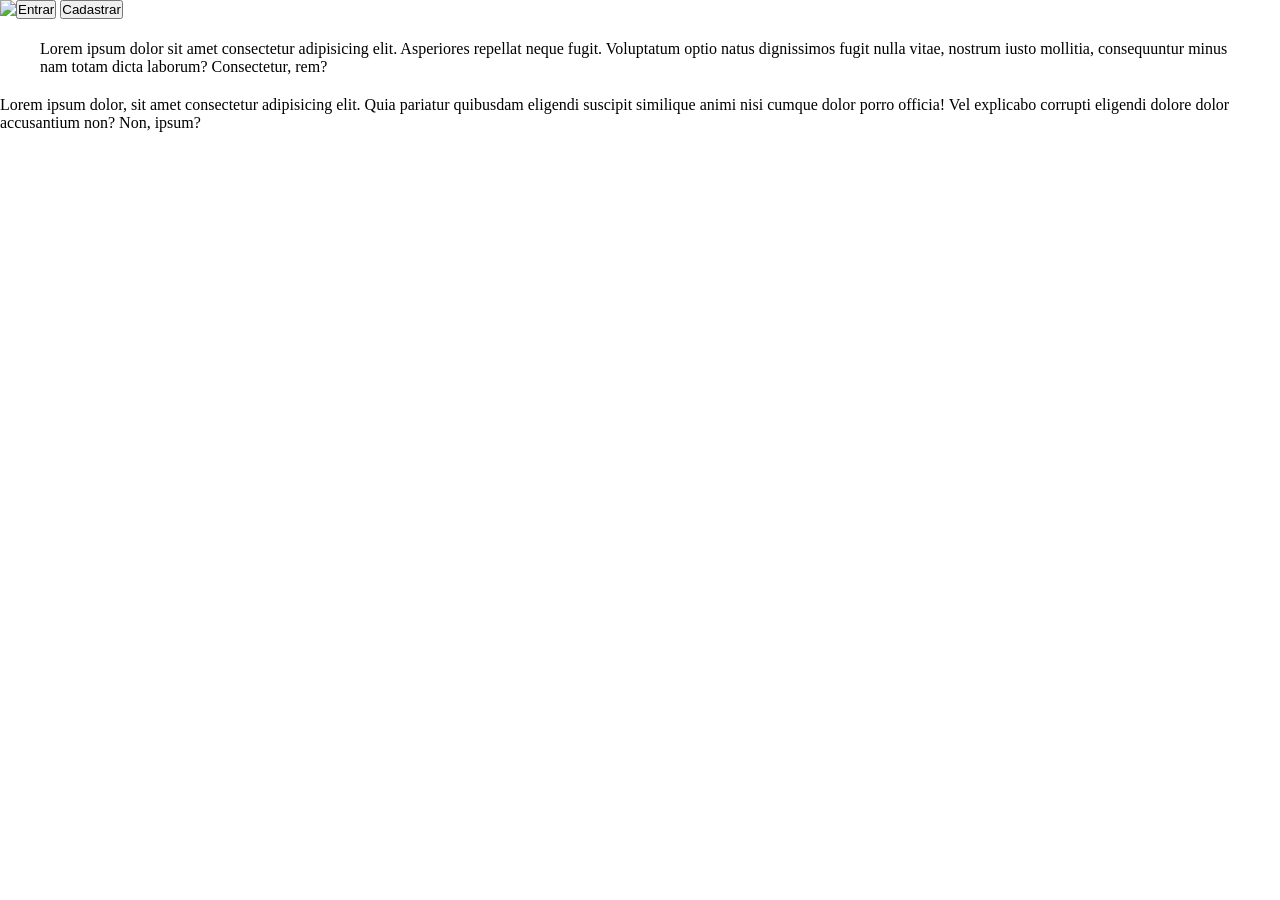
==== pages/index.html @ 1dc89e5d "Adicinado branch design-alternativo" ====
<!DOCTYPE html>
<html lang="pt-br">
<head>
    <meta charset="UTF-8">
    <meta name="viewport" content="width=device-width, initial-scale=1.0">
    <title>Página Inicial | OficinaAprender+</title>
    <link rel="stylesheet" href="../assets/css/index.css" type="text/css">
</head>
<body>
    <div class="bg">
            <span class="blob"></span>
    </div>

    <div class="nav-bar" role="navigation">
        <div class="logo">
            <img src="https://pt.vecteezy.com/arte-vetorial/4274186-pessoa-icone-usuario-interface-icone-silhueta-de-homem-simbolo-simples-um-simbolo-glifo-em-seu-site-design-logo-app-ui-webinar-video-chat-ect">
        </div>
        <div class="nav-btns">
            <button class="btn-entrar" id="btn-entrar">
                Entrar
            </button>
            <button class="btn-cadastrar" id="btn-cadastrar">
                Cadastrar
            </button>
        </div>
    </div>

    <div role="main" class="main">
        Lorem ipsum dolor sit amet consectetur adipisicing elit. Asperiores repellat neque fugit. Voluptatum optio natus dignissimos fugit nulla vitae, nostrum iusto mollitia, consequuntur minus nam totam dicta laborum? Consectetur, rem?
    </div>

    <footer>
        Lorem ipsum dolor, sit amet consectetur adipisicing elit. Quia pariatur quibusdam eligendi suscipit similique animi nisi cumque dolor porro officia! Vel explicabo corrupti eligendi dolore dolor accusantium non? Non, ipsum?
    </footer>
</body>
</html>
---- assets/css/index.css ----
/* Reset */
*, *::before, *::after {
  box-sizing: border-box;
  margin: 0;
  padding: 0;
}

body {
    display: flex;
    flex-direction: column;
}

.nav-bar {
    position: sticky;
    display: flex;
    flex-direction: row;
}

.main {
    display: block;
    margin: 20px 40px;
}
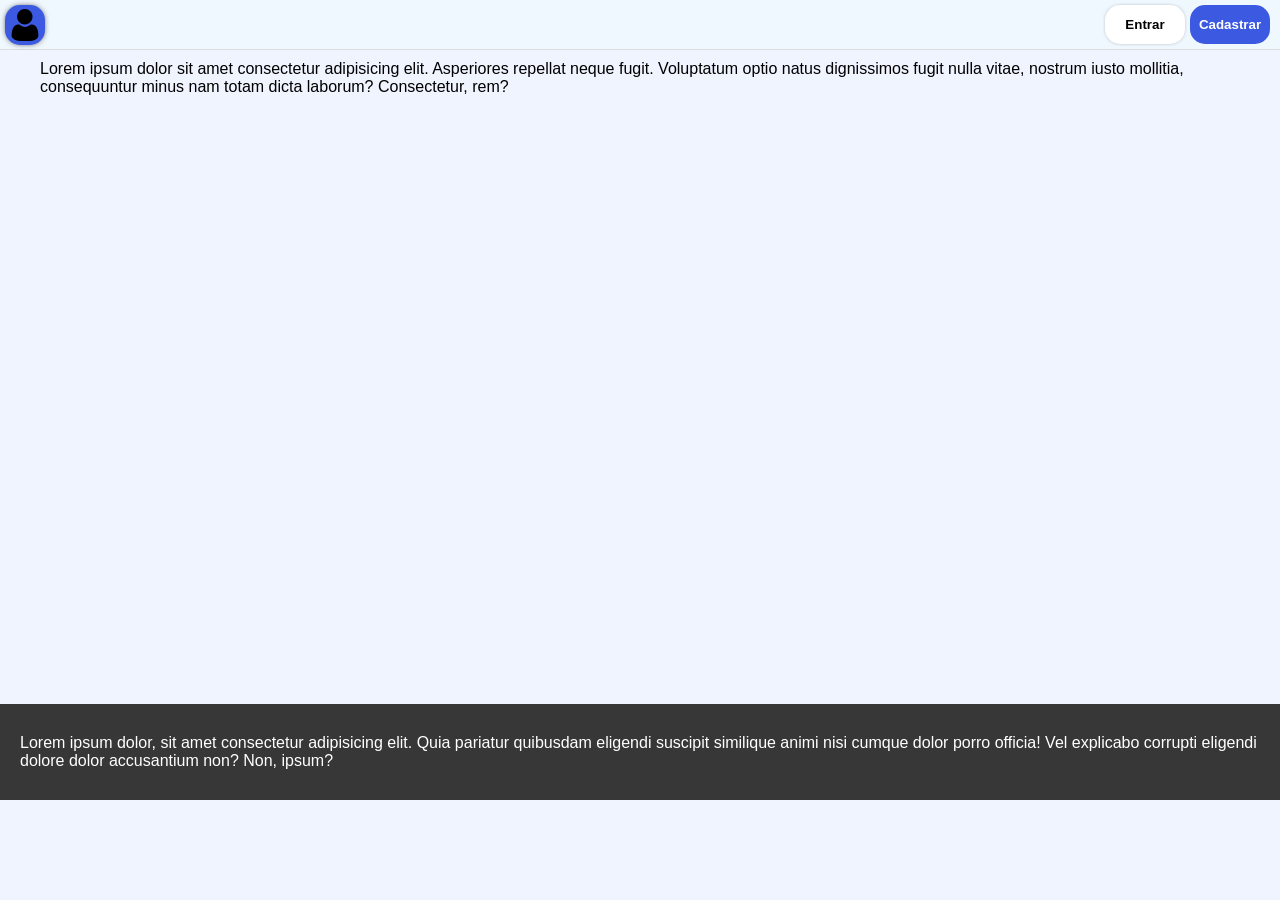
==== commit 59a43eea: "Adicionado layout do index" ====
--- a/pages/index.html
+++ b/pages/index.html
@@ -13,14 +13,14 @@
 
     <div class="nav-bar" role="navigation">
         <div class="logo">
-            <img src="https://pt.vecteezy.com/arte-vetorial/4274186-pessoa-icone-usuario-interface-icone-silhueta-de-homem-simbolo-simples-um-simbolo-glifo-em-seu-site-design-logo-app-ui-webinar-video-chat-ect">
+            <img src="../assets/icons/user-icon.png" class="logo-img">
         </div>
         <div class="nav-btns">
+            <button class="btn-cadastrar" id="btn-cadastrar">
+                Cadastrar
+            </button>
             <button class="btn-entrar" id="btn-entrar">
                 Entrar
-            </button>
-            <button class="btn-cadastrar" id="btn-cadastrar">
-                Cadastrar
             </button>
         </div>
     </div>
--- a/assets/css/index.css
+++ b/assets/css/index.css
@@ -1,3 +1,10 @@
+/* cores */
+:root {
+  --bg:           #f0f4ff;
+  --border:       gainsboro;
+  --bg-button:      #3c5ae1
+}
+
 /* Reset */
 *, *::before, *::after {
   box-sizing: border-box;
@@ -8,15 +15,78 @@
 body {
     display: flex;
     flex-direction: column;
+    height: 800px;
+    font-family: sans-serif;
+    background-color: var(--bg);
 }
 
 .nav-bar {
-    position: sticky;
+    position: fixed;
+    width: 100%;
+    max-height: 50px;
+    height: 100%;
     display: flex;
     flex-direction: row;
+    background-color: aliceblue;
+    border-bottom: 1px solid var(--border);
+}
+
+.logo-img {
+    max-width: 40px;
+    padding: 4px;
+    background-color: var(--bg-button);
+    border-radius: 15px;
+    margin: 5px;
+    box-shadow: 0px 0px 6px -2px black;
+}
+
+.nav-btns {
+    margin-left: auto;
+    margin-right: 5px;
+    display: flex;
+    flex-direction: row-reverse;
+    padding: 5px;
+    gap: 5px;
+}
+
+.nav-btns button {
+    padding: 5px;
+    border-radius: 15px;
+    font-weight: bold;
+    transition: 0.5s ease;
+    width: 80px;
+}
+
+.nav-btns button:hover {
+    letter-spacing: 0.5px;
+    text-decoration: underline;
+    box-shadow: 1px 1px 4px -1px black;
+    width: 85px;
+}
+
+.btn-entrar {
+    border: none;
+    background-color: white;
+    box-shadow: 0px 0px 5px -3px black;
+}
+
+.btn-cadastrar {
+    border: none;
+    background-color: var(--bg-button);
+    color: white;
 }
 
 .main {
     display: block;
-    margin: 20px 40px;
+    margin-top: 60px;
+    margin-left: 40px;
+    margin-right: 40px;
+}
+
+footer {
+    margin-top: auto;
+    background-color: rgb(55, 55, 55);
+    color: white;
+    padding: 30px 20px;
+    border-top: var(--border);
 }
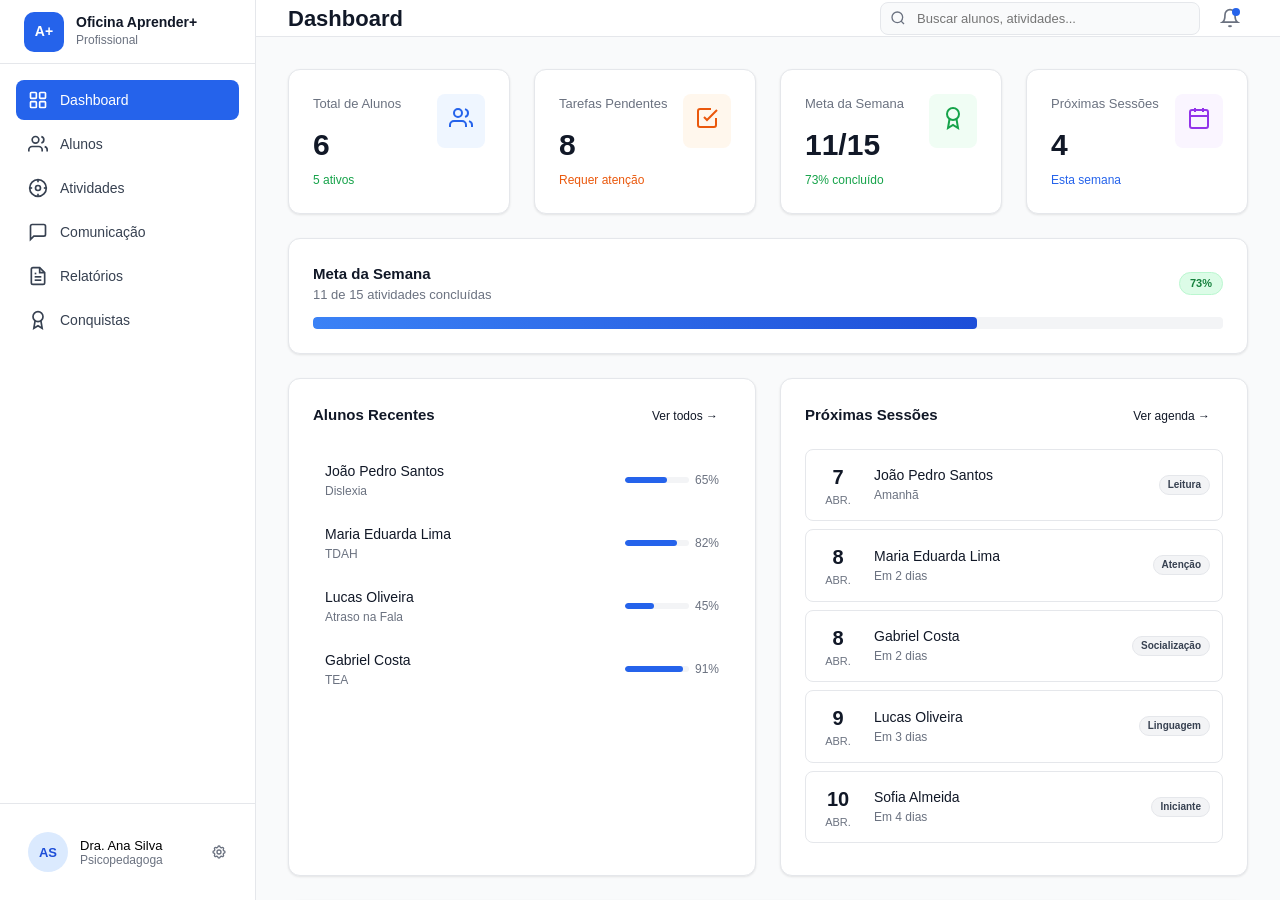
==== commit d14e46be: "commit" ====
--- a/pages/index.html
+++ b/pages/index.html
@@ -1,36 +1,189 @@
 <!DOCTYPE html>
-<html lang="pt-br">
+<html lang="pt-BR">
 <head>
-    <meta charset="UTF-8">
-    <meta name="viewport" content="width=device-width, initial-scale=1.0">
-    <title>Página Inicial | OficinaAprender+</title>
-    <link rel="stylesheet" href="../assets/css/index.css" type="text/css">
+  <meta charset="UTF-8" />
+  <meta name="viewport" content="width=device-width, initial-scale=1.0" />
+  <title>Aprender+ | Oficina</title>
+  <link rel="stylesheet" href="/assets/css/style.css" />
 </head>
 <body>
-    <div class="bg">
-            <span class="blob"></span>
+
+<div class="app">
+  <!-- ═══ SIDEBAR ═══ -->
+  <aside class="sidebar">
+    <div class="sidebar-logo">
+      <div class="logo-icon">A+</div>
+      <div>
+        <div class="logo-text">Oficina Aprender+</div>
+        <div class="logo-sub">Profissional</div>
+      </div>
     </div>
+    <nav class="sidebar-nav" id="sidebar-nav">
+      <!-- rendered by JS -->
+    </nav>
+    <div class="sidebar-user">
+      <button class="user-btn">
+        <img src="https://images.unsplash.com/photo-1494790108377-be9c29b29330?w=100&h=100&fit=crop" class="avatar" alt="Perfil" onerror="this.style.display='none'; this.nextElementSibling.style.display='flex'" />
+        <div class="avatar-initials" style="display:none;">AS</div>
+        <div style="flex:1; text-align:left;">
+          <div style="font-size:13px; font-weight:500;">Dra. Ana Silva</div>
+          <div style="font-size:12px; color:var(--muted);">Psicopedagoga</div>
+        </div>
+        <svg xmlns="http://www.w3.org/2000/svg" width="16" height="16" fill="none" viewBox="0 0 24 24" stroke="currentColor" stroke-width="2" style="color:var(--muted)"><path d="M10.325 4.317c.426-1.756 2.924-1.756 3.35 0a1.724 1.724 0 002.573 1.066c1.543-.94 3.31.826 2.37 2.37a1.724 1.724 0 001.065 2.572c1.756.426 1.756 2.924 0 3.35a1.724 1.724 0 00-1.066 2.573c.94 1.543-.826 3.31-2.37 2.37a1.724 1.724 0 00-2.572 1.065c-.426 1.756-2.924 1.756-3.35 0a1.724 1.724 0 00-2.573-1.066c-1.543.94-3.31-.826-2.37-2.37a1.724 1.724 0 00-1.065-2.572c-1.756-.426-1.756-2.924 0-3.35a1.724 1.724 0 001.066-2.573c-.94-1.543.826-3.31 2.37-2.37.996.608 2.296.07 2.572-1.065z"/><circle cx="12" cy="12" r="3"/></svg>
+      </button>
+    </div>
+  </aside>
 
-    <div class="nav-bar" role="navigation">
-        <div class="logo">
-            <img src="../assets/icons/user-icon.png" class="logo-img">
+  <!-- ═══ MAIN AREA ═══ -->
+  <div class="main-area" id="main-area">
+    <!-- rendered by JS -->
+  </div>
+</div>
+
+<!-- ═══ MODAL: META ═══ -->
+<div class="modal-overlay" id="modal-goal">
+  <div class="modal">
+    <div class="modal-head">
+      <h2 class="modal-title" id="modal-goal-ttl">Nova Meta</h2>
+      <button class="modal-close" onclick="closeModal('modal-goal')">✕</button>
+    </div>
+    <form onsubmit="saveGoal(event)">
+      <div class="form-group">
+        <label class="form-label">Título da Meta *</label>
+        <input class="form-control" type="text" id="g-title" placeholder="Ex: Melhorar leitura silábica" required />
+      </div>
+      <div class="form-group">
+        <label class="form-label">Descrição</label>
+        <textarea class="form-control" id="g-desc" placeholder="Descreva a meta e o que se espera alcançar..."></textarea>
+      </div>
+      <div class="form-row">
+        <div class="form-group">
+          <label class="form-label">Prazo</label>
+          <input class="form-control" type="date" id="g-deadline" />
         </div>
-        <div class="nav-btns">
-            <button class="btn-cadastrar" id="btn-cadastrar">
-                Cadastrar
-            </button>
-            <button class="btn-entrar" id="btn-entrar">
-                Entrar
-            </button>
+        <div class="form-group">
+          <label class="form-label">Status</label>
+          <select class="form-control" id="g-status">
+            <option value="pendente">⏳ Pendente</option>
+            <option value="em-andamento">🔄 Em andamento</option>
+            <option value="concluida">✅ Concluída</option>
+          </select>
         </div>
+      </div>
+      <div class="form-group">
+        <label class="form-label">Progresso</label>
+        <div class="range-row">
+          <input type="range" min="0" max="100" step="5" id="g-progress" oninput="document.getElementById('g-prog-val').textContent=this.value+'%'" />
+          <span class="range-val" id="g-prog-val">0%</span>
+        </div>
+      </div>
+      <div class="modal-actions">
+        <button type="button" class="btn btn-ghost" onclick="closeModal('modal-goal')">Cancelar</button>
+        <button type="submit" class="btn btn-primary" id="g-save-btn">Salvar Meta</button>
+      </div>
+    </form>
+  </div>
+</div>
+
+<!-- SESSÃO -->
+<div class="modal-overlay" id="modal-session">
+  <div class="modal">
+    <div class="modal-head">
+      <h2 class="modal-title">Registrar Conteúdo de Sessão</h2>
+      <button class="modal-close" onclick="closeModal('modal-session')">✕</button>
     </div>
+    <form onsubmit="saveSession(event)">
+      <div class="form-group">
+        <label class="form-label">Data da Sessão *</label>
+        <input class="form-control" type="date" id="s-date" required />
+      </div>
+      <div class="form-group">
+        <label class="form-label">Atividades Realizadas</label>
+        <textarea class="form-control" id="s-activities" placeholder="Descreva as atividades feitas durante a sessão..."></textarea>
+      </div>
+      <div class="form-group">
+        <label class="form-label">Observações do Psicopedagogo</label>
+        <textarea class="form-control" id="s-obs" placeholder="Evolução, dificuldades, comportamento, engajamento..."></textarea>
+      </div>
+      <div class="form-group">
+        <label class="form-label">Estratégias Utilizadas</label>
+        <input class="form-control" type="text" id="s-strategies" placeholder="Ex: método fônico, jogos cooperativos..." />
+      </div>
+      <div class="form-group">
+        <label class="form-label">Próximos Passos</label>
+        <textarea class="form-control" id="s-next" style="min-height:70px;" placeholder="O que será trabalhado na próxima sessão?"></textarea>
+      </div>
+      <div class="modal-actions">
+        <button type="button" class="btn btn-ghost" onclick="closeModal('modal-session')">Cancelar</button>
+        <button type="submit" class="btn btn-primary">💾 Salvar Sessão</button>
+      </div>
+    </form>
+  </div>
+</div>
 
-    <div role="main" class="main">
-        Lorem ipsum dolor sit amet consectetur adipisicing elit. Asperiores repellat neque fugit. Voluptatum optio natus dignissimos fugit nulla vitae, nostrum iusto mollitia, consequuntur minus nam totam dicta laborum? Consectetur, rem?
+<!-- MODAL: ADICIONAR MATERIAL À SESSÃO -->
+<div class="modal-overlay" id="modal-material">
+  <div class="modal">
+    <div class="modal-head">
+      <h2 class="modal-title">Adicionar Material</h2>
+      <button class="modal-close" onclick="closeModal('modal-material')">✕</button>
     </div>
+    <form onsubmit="saveMaterial(event)">
+      <input type="hidden" id="mat-student-id" />
+      <input type="hidden" id="mat-goal-id" />
+      <input type="hidden" id="mat-session-index" />
+      <div class="form-group">
+        <label class="form-label">Nome do material *</label>
+        <input class="form-control" id="mat-name" required />
+      </div>
+      <div class="form-group">
+        <label class="form-label">URL (link) *</label>
+        <input class="form-control" type="url" id="mat-url" required placeholder="https://..." />
+      </div>
+      <div class="form-group">
+        <label class="form-label">Descrição</label>
+        <textarea class="form-control" id="mat-desc" placeholder="Como foi usado?"></textarea>
+      </div>
+      <div class="modal-actions">
+        <button type="button" class="btn btn-ghost" onclick="closeModal('modal-material')">Cancelar</button>
+        <button type="submit" class="btn btn-primary">Salvar Material</button>
+      </div>
+    </form>
+  </div>
+</div>
+<!-- MODAL: ADICIONAR MATERIAL À SESSÃO -->
+<div class="modal-overlay" id="modal-material">
+  <div class="modal">
+    <div class="modal-head">
+      <h2 class="modal-title">Adicionar Material</h2>
+      <button class="modal-close" onclick="closeModal('modal-material')">✕</button>
+    </div>
+    <forx onsubmit="saveMaterial(event)">
+      <input type="hidden" id="mat-student-id" />
+      <input type="hidden" id="mat-goal-id" />
+      <input type="hidden" id="mat-session-index" />
+      <div class="form-group">
+        <label class="form-label">Nome do material *</label>
+        <input class="form-control" id="mat-name" required />
+      </div>
+      <div class="form-group">
+        <label class="form-label">URL (link) *</label>
+        <input class="form-control" type="url" id="mat-url" required placeholder="https://..." />
+      </div>
+      <div class="form-group">
+        <label class="form-label">Descrição</label>
+        <textarea class="form-control" id="mat-desc" placeholder="Como foi usado?"></textarea>
+      </div>
+      <div class="modal-actions">
+        <button type="button" class="btn btn-ghost" onclick="closeModal('modal-material')">Cancelar</button>
+        <button type="submit" class="btn btn-primary">Salvar Material</button>
+      </div>
+    </form>
+  </div>
+</div>
 
-    <footer>
-        Lorem ipsum dolor, sit amet consectetur adipisicing elit. Quia pariatur quibusdam eligendi suscipit similique animi nisi cumque dolor porro officia! Vel explicabo corrupti eligendi dolore dolor accusantium non? Non, ipsum?
-    </footer>
+<div class="toast" id="toast"></div>
+
+<script src="/assets/js/script.js"></script>
 </body>
 </html>
--- a/assets/css/style.css
+++ b/assets/css/style.css
@@ -0,0 +1,484 @@
+/* ════════════════════════════════════
+   TOKENS & BASE
+════════════════════════════════════ */
+:root {
+  --blue-50:  #EFF6FF; --blue-100: #DBEAFE; --blue-500: #3B82F6;
+  --blue-600: #2563EB; --blue-700: #1D4ED8; --blue-900: #1E3A8A;
+  --green-50: #F0FDF4; --green-100: #DCFCE7; --green-600: #16A34A; --green-700: #15803D;
+  --orange-50: #FFF7ED; --orange-100: #FFEDD5; --orange-600: #EA580C;
+  --purple-50: #FAF5FF; --purple-500: #A855F7; --purple-600: #9333EA;
+  --gray-50: #F9FAFB; --gray-100: #F3F4F6; --gray-200: #E5E7EB;
+  --gray-300: #D1D5DB; --gray-400: #9CA3AF; --gray-500: #6B7280;
+  --gray-700: #374151; --gray-800: #1F2937; --gray-900: #111827;
+  --primary: var(--blue-600); --primary-light: var(--blue-50);
+  --surface: #FFFFFF; --bg: var(--gray-50);
+  --border: var(--gray-200); --muted: var(--gray-500);
+  --sidebar-w: 256px; --nav-h: 64px;
+  --radius-sm: 6px; --radius: 8px; --radius-lg: 12px;
+  --shadow-sm: 0 1px 3px rgba(0,0,0,0.06), 0 1px 2px rgba(0,0,0,0.04);
+  --shadow-md: 0 4px 12px rgba(0,0,0,0.08);
+}
+
+*, *::before, *::after { box-sizing: border-box; margin: 0; padding: 0; }
+
+body {
+  font-family: 'Inter', -apple-system, sans-serif;
+  background: var(--bg); color: var(--gray-900);
+  height: 100vh; display: flex; flex-direction: column;
+  overflow: hidden; font-size: 14px; line-height: 1.5;
+}
+
+/* ════════════════════════════════════
+   LAYOUT
+════════════════════════════════════ */
+.app { display: flex; height: 100vh; overflow: hidden; }
+.sidebar {
+  width: var(--sidebar-w); background: var(--surface);
+  border-right: 1px solid var(--border);
+  display: flex; flex-direction: column; flex-shrink: 0;
+}
+.main-area { flex: 1; overflow-y: auto; display: flex; flex-direction: column; }
+
+/* ════════════════════════════════════
+   SIDEBAR
+════════════════════════════════════ */
+.sidebar-logo {
+  height: var(--nav-h); display: flex; align-items: center; gap: 12px;
+  padding: 0 24px; border-bottom: 1px solid var(--border);
+}
+.logo-icon {
+  width: 40px; height: 40px; border-radius: 10px;
+  background: var(--primary); display: flex; align-items: center;
+  justify-content: center; color: #fff; font-size: 14px; font-weight: 700;
+  flex-shrink: 0;
+}
+.logo-text { font-weight: 600; font-size: 14px; color: var(--gray-900); line-height: 1.2; }
+.logo-sub  { font-size: 12px; color: var(--muted); }
+.sidebar-nav { flex: 1; padding: 16px; display: flex; flex-direction: column; gap: 4px; }
+.nav-item {
+  display: flex; align-items: center; gap: 12px;
+  padding: 10px 12px; border-radius: var(--radius);
+  cursor: pointer; color: var(--gray-700); font-size: 14px;
+  transition: background 0.12s, color 0.12s; border: none;
+  background: transparent; width: 100%; text-align: left;
+}
+.nav-item:hover { background: var(--gray-50); }
+.nav-item.active { background: var(--primary); color: #fff; }
+.nav-item svg { width: 20px; height: 20px; flex-shrink: 0; }
+.sidebar-user {
+  border-top: 1px solid var(--border); padding: 16px;
+}
+.user-btn {
+  display: flex; align-items: center; gap: 12px;
+  padding: 12px; border-radius: var(--radius);
+  width: 100%; border: none; background: transparent;
+  cursor: pointer; transition: background 0.12s;
+}
+.user-btn:hover { background: var(--gray-50); }
+.avatar {
+  width: 40px; height: 40px; border-radius: 50%; object-fit: cover;
+  flex-shrink: 0; border: 2px solid var(--gray-100);
+}
+.avatar-initials {
+  width: 40px; height: 40px; border-radius: 50%;
+  background: var(--blue-100); color: var(--blue-700);
+  display: flex; align-items: center; justify-content: center;
+  font-weight: 600; font-size: 13px; flex-shrink: 0;
+}
+
+/* ════════════════════════════════════
+   HEADER
+════════════════════════════════════ */
+.page-header {
+  position: sticky; top: 0; z-index: 10;
+  background: rgba(255,255,255,0.9); backdrop-filter: blur(8px);
+  border-bottom: 1px solid var(--border);
+  height: var(--nav-h); display: flex; align-items: center;
+  justify-content: space-between; padding: 0 32px;
+}
+.page-title { font-size: 22px; font-weight: 600; color: var(--gray-900); }
+.header-right { display: flex; align-items: center; gap: 12px; }
+.search-box {
+  position: relative; width: 320px;
+}
+.search-box input {
+  width: 100%; padding: 8px 12px 8px 36px;
+  border: 1px solid var(--border); border-radius: var(--radius);
+  background: var(--gray-50); font-family: inherit; font-size: 13px;
+  color: var(--gray-900); outline: none; transition: border 0.15s;
+}
+.search-box input:focus { border-color: var(--primary); background: #fff; }
+.search-icon {
+  position: absolute; left: 10px; top: 50%; transform: translateY(-50%);
+  color: var(--muted); width: 16px; height: 16px;
+}
+.bell-btn {
+  position: relative; width: 36px; height: 36px; border-radius: 50%;
+  border: none; background: transparent; cursor: pointer;
+  display: flex; align-items: center; justify-content: center;
+  transition: background 0.12s; color: var(--gray-500);
+}
+.bell-btn:hover { background: var(--gray-100); }
+.bell-dot {
+  position: absolute; top: 8px; right: 8px;
+  width: 8px; height: 8px; border-radius: 50%; background: var(--primary);
+}
+
+/* ════════════════════════════════════
+   CARDS & LAYOUT
+════════════════════════════════════ */
+.card {
+  background: var(--surface); border: 1px solid var(--border);
+  border-radius: var(--radius-lg); box-shadow: var(--shadow-sm);
+}
+.page-body { padding: 32px; }
+.grid-4 { display: grid; grid-template-columns: repeat(4,1fr); gap: 24px; }
+.grid-3 { display: grid; grid-template-columns: repeat(3,1fr); gap: 24px; }
+.grid-2 { display: grid; grid-template-columns: 1fr 1fr; gap: 24px; }
+.grid-3col { display: grid; grid-template-columns: 1fr 2fr; gap: 24px; }
+.section-title { font-size: 15px; font-weight: 600; color: var(--gray-900); }
+
+/* ════════════════════════════════════
+   STAT CARD
+════════════════════════════════════ */
+.stat-card { padding: 24px; }
+.stat-card .stat-row { display: flex; align-items: flex-start; justify-content: space-between; }
+.stat-label { font-size: 13px; color: var(--muted); margin-bottom: 8px; }
+.stat-value { font-size: 30px; font-weight: 600; }
+.stat-sub { font-size: 12px; margin-top: 4px; display: flex; align-items: center; gap: 4px; }
+.stat-icon { padding: 12px; border-radius: var(--radius); }
+.stat-icon svg { width: 24px; height: 24px; }
+.bg-blue   { background: var(--blue-50); color: var(--blue-600); }
+.bg-orange { background: var(--orange-50); color: var(--orange-600); }
+.bg-green  { background: var(--green-50); color: var(--green-600); }
+.bg-purple { background: var(--purple-50); color: var(--purple-600); }
+.text-green  { color: var(--green-600); }
+.text-orange { color: var(--orange-600); }
+.text-blue   { color: var(--blue-600); }
+.text-muted  { color: var(--muted); }
+
+/* ════════════════════════════════════
+   PROGRESS BAR
+════════════════════════════════════ */
+.progress-track { height: 8px; background: var(--gray-100); border-radius: 4px; overflow: hidden; }
+.progress-fill  { height: 100%; border-radius: 4px; transition: width 0.5s; }
+.fill-blue   { background: var(--blue-600); }
+.fill-green  { background: var(--green-600); }
+.fill-gradient { background: linear-gradient(90deg, var(--blue-500), var(--blue-700)); }
+
+/* ════════════════════════════════════
+   BADGES
+════════════════════════════════════ */
+.badge {
+  display: inline-block; padding: 3px 10px; border-radius: 20px;
+  font-size: 11px; font-weight: 600; line-height: 1.4;
+}
+.badge-active   { background: var(--green-100); color: var(--green-700); border: 1px solid #BBF7D0; }
+.badge-paused   { background: var(--orange-100); color: var(--orange-600); border: 1px solid #FED7AA; }
+.badge-andamento { background: var(--blue-100); color: var(--blue-700); }
+.badge-pendente  { background: var(--orange-100); color: var(--orange-600); }
+.badge-concluida { background: var(--green-100); color: var(--green-600); }
+.badge-obs  { background: #F3F4F6; color: var(--gray-700); border: 1px solid var(--border); }
+.badge-sm   { font-size: 10px; padding: 2px 8px; }
+.tag {
+  display: inline-block; padding: 3px 9px; border-radius: 20px;
+  font-size: 11px; font-weight: 500; background: var(--gray-100); color: var(--gray-700);
+}
+
+/* ════════════════════════════════════
+   BUTTONS
+════════════════════════════════════ */
+.btn {
+  display: inline-flex; align-items: center; gap: 6px;
+  padding: 8px 16px; border-radius: var(--radius);
+  border: 1px solid transparent; cursor: pointer;
+  font-family: inherit; font-size: 13px; font-weight: 500;
+  transition: all 0.12s; line-height: 1;
+}
+.btn:active { transform: scale(0.98); }
+.btn svg { width: 16px; height: 16px; }
+.btn-primary { background: var(--primary); color: #fff; border-color: var(--primary); }
+.btn-primary:hover { background: var(--blue-700); border-color: var(--blue-700); }
+.btn-outline { background: #fff; color: var(--primary); border-color: var(--border); }
+.btn-outline:hover { background: var(--blue-50); border-color: var(--primary); }
+.btn-ghost { background: transparent; color: var(--gray-600); border-color: transparent; padding: 8px 10px; }
+.btn-ghost:hover { background: var(--gray-100); color: var(--gray-900); }
+.btn-danger { background: transparent; color: #DC2626; border-color: transparent; font-size: 12px; padding: 5px 8px; }
+.btn-danger:hover { background: #FEF2F2; }
+.btn-sm { padding: 6px 12px; font-size: 12px; }
+.btn-xs { padding: 4px 9px; font-size: 11px; }
+
+/* ════════════════════════════════════
+   STUDENTS PAGE
+════════════════════════════════════ */
+.students-grid { display: grid; grid-template-columns: repeat(3,1fr); gap: 24px; }
+.student-card { padding: 24px; }
+.student-card-top { display: flex; align-items: flex-start; justify-content: space-between; margin-bottom: 16px; }
+.student-info { display: flex; align-items: flex-start; gap: 16px; }
+.student-name { font-weight: 600; font-size: 15px; }
+.student-age  { font-size: 13px; color: var(--muted); }
+.diagnosis-pill {
+  padding: 6px 12px; background: var(--blue-50); border-radius: var(--radius-sm);
+  font-size: 12px; color: var(--blue-900); margin: 8px 0;
+}
+.tags-row { display: flex; flex-wrap: wrap; gap: 6px; margin: 8px 0; }
+.actions-row { display: flex; gap: 8px; margin-top: 12px; }
+
+/* ════════════════════════════════════
+   DROPDOWN
+════════════════════════════════════ */
+.dropdown { position: relative; }
+.dropdown-menu {
+  position: absolute; top: 100%; right: 0; z-index: 50;
+  background: var(--surface); border: 1px solid var(--border);
+  border-radius: var(--radius); box-shadow: var(--shadow-md);
+  min-width: 160px; padding: 4px; display: none;
+}
+.dropdown-menu.open { display: block; }
+.dropdown-item {
+  display: block; width: 100%; padding: 8px 12px;
+  font-size: 13px; color: var(--gray-700); background: transparent;
+  border: none; cursor: pointer; text-align: left; border-radius: var(--radius-sm);
+  transition: background 0.1s;
+}
+.dropdown-item:hover { background: var(--gray-50); }
+.dropdown-item.danger { color: #DC2626; }
+
+/* ════════════════════════════════════
+   STUDENT PROFILE
+════════════════════════════════════ */
+.profile-header { padding: 32px; background: var(--surface); border-bottom: 1px solid var(--border); }
+.profile-top { display: flex; align-items: flex-start; gap: 24px; }
+.profile-avatar { width: 80px; height: 80px; border-radius: 50%; object-fit: cover; border: 3px solid var(--gray-100); }
+.profile-name { font-size: 24px; font-weight: 700; margin-bottom: 4px; }
+.profile-meta { font-size: 14px; color: var(--muted); margin-bottom: 12px; }
+.profile-actions { margin-left: auto; display: flex; gap: 8px; }
+
+/* Tabs */
+.tabs { display: flex; gap: 2px; padding: 0 32px; background: var(--surface); border-bottom: 1px solid var(--border); }
+.tab-btn {
+  padding: 14px 20px; font-size: 14px; font-weight: 500;
+  color: var(--muted); background: transparent; border: none;
+  border-bottom: 2px solid transparent; cursor: pointer;
+  transition: color 0.12s, border-color 0.12s; margin-bottom: -1px;
+}
+.tab-btn:hover { color: var(--gray-900); }
+.tab-btn.active { color: var(--primary); border-bottom-color: var(--primary); }
+.tab-content { padding: 32px; display: none; }
+.tab-content.active { display: block; }
+
+/* ════════════════════════════════════
+   GOALS (METAS)
+════════════════════════════════════ */
+.goals-header { display: flex; justify-content: space-between; align-items: center; margin-bottom: 20px; }
+.summary-strip { display: grid; grid-template-columns: repeat(3,1fr); gap: 12px; margin-bottom: 24px; }
+.summary-box { padding: 16px 18px; }
+.summary-num { font-size: 26px; font-weight: 700; }
+
+.goal-card { margin-bottom: 12px; overflow: hidden; }
+.goal-card-head {
+  padding: 16px 20px; display: flex; align-items: flex-start; gap: 16px;
+  cursor: pointer; transition: background 0.1s;
+}
+.goal-card-head:hover { background: var(--gray-50); }
+.goal-card-info { flex: 1; min-width: 0; }
+.goal-card-top { display: flex; align-items: center; gap: 8px; margin-bottom: 4px; flex-wrap: wrap; }
+.goal-card-title { font-size: 15px; font-weight: 600; }
+.goal-card-desc  { font-size: 13px; color: var(--muted); margin-bottom: 10px; }
+.goal-card-footer { display: flex; align-items: center; gap: 10px; }
+.goal-card-actions { display: flex; align-items: center; gap: 6px; flex-shrink: 0; }
+.chevron { font-size: 14px; color: var(--muted); display: inline-block; transition: transform 0.2s; }
+.chevron.open { transform: rotate(180deg); }
+
+.goal-card-body {
+  border-top: 1px solid var(--border);
+  padding: 16px 20px; display: none; background: var(--gray-50);
+}
+.goal-card-body.open { display: block; }
+.sessions-header { display: flex; justify-content: space-between; align-items: center; margin-bottom: 12px; }
+.sessions-label { font-size: 13px; font-weight: 600; color: var(--gray-700); }
+
+.session-note {
+  background: var(--surface); border: 1px solid var(--border);
+  border-radius: var(--radius); padding: 14px 16px; margin-bottom: 10px;
+}
+.session-note-head { display: flex; justify-content: space-between; align-items: center; margin-bottom: 10px; }
+.session-date-label {
+  display: inline-flex; align-items: center; gap: 6px;
+  background: var(--blue-50); color: var(--blue-700);
+  font-size: 12px; font-weight: 600; padding: 3px 10px; border-radius: 20px;
+}
+.session-fields { display: grid; gap: 8px; }
+.field-label { font-size: 10px; font-weight: 700; text-transform: uppercase; letter-spacing: 0.06em; color: var(--gray-400); display: block; margin-bottom: 2px; }
+.field-text  { font-size: 13px; color: var(--gray-800); }
+.empty-state { text-align: center; padding: 24px; font-size: 13px; color: var(--muted); }
+
+/* ════════════════════════════════════
+   ACTIVITY TRAIL
+════════════════════════════════════ */
+.trail-header-card {
+  padding: 24px 32px; margin-bottom: 32px;
+  background: linear-gradient(135deg, var(--blue-600), var(--blue-700));
+  border-radius: var(--radius-lg); color: #fff; border: none;
+}
+.trail-header-inner { display: flex; justify-content: space-between; align-items: center; margin-bottom: 20px; }
+.trail-title { font-size: 22px; font-weight: 600; }
+.trail-sub   { color: #BFDBFE; font-size: 14px; }
+.trail-pct   { font-size: 40px; font-weight: 700; }
+.trail-pct-label { color: #BFDBFE; font-size: 13px; }
+.trail-bar-track { height: 12px; background: rgba(255,255,255,0.2); border-radius: 6px; overflow: hidden; }
+.trail-bar-fill  { height: 100%; background: #fff; border-radius: 6px; transition: width 0.8s; }
+.trail-bar-info  { display: flex; justify-content: space-between; margin-top: 8px; color: #BFDBFE; font-size: 13px; }
+
+.trail-path { position: relative; }
+.trail-line { position: absolute; left: 50%; top: 0; bottom: 0; width: 4px; background: linear-gradient(to bottom, var(--blue-500), var(--gray-200)); transform: translateX(-50%); border-radius: 2px; }
+.trail-item { position: relative; display: flex; align-items: center; gap: 32px; margin-bottom: 32px; }
+.trail-item.right { flex-direction: row-reverse; }
+.trail-item-card { flex: 1; }
+.trail-node {
+  position: relative; z-index: 2; flex-shrink: 0;
+  width: 64px; height: 64px; border-radius: 50%;
+  display: flex; align-items: center; justify-content: center;
+}
+.trail-node.completed { background: linear-gradient(135deg, #22C55E, #16A34A); box-shadow: 0 4px 12px rgba(22,163,74,0.3); }
+.trail-node.in-progress { background: linear-gradient(135deg, var(--blue-500), var(--blue-700)); box-shadow: 0 4px 12px rgba(59,130,246,0.3); }
+.trail-node.available { background: linear-gradient(135deg, var(--blue-600), var(--blue-800)); box-shadow: 0 4px 12px rgba(37,99,235,0.3); }
+.trail-node.locked { background: var(--gray-200); border: 2px dashed var(--gray-300); }
+.trail-node svg { width: 28px; height: 28px; color: #fff; }
+.trail-node.locked svg { color: var(--gray-400); }
+.trail-star {
+  position: absolute; top: -8px; right: -8px;
+  width: 24px; height: 24px; border-radius: 50%;
+  background: #FBBF24; display: flex; align-items: center; justify-content: center;
+  box-shadow: 0 2px 6px rgba(251,191,36,0.4);
+}
+.trail-star svg { width: 12px; height: 12px; color: #fff; }
+.trail-spacer { flex: 1; }
+.activity-card { padding: 24px; }
+.activity-card.locked { opacity: 0.6; }
+.activity-type-badges { display: flex; gap: 6px; margin-bottom: 8px; flex-wrap: wrap; }
+.badge-reading  { background: #DBEAFE; color: #1D4ED8; }
+.badge-writing  { background: #F3E8FF; color: #7C3AED; }
+.badge-math     { background: #FFEDD5; color: #C2410C; }
+.badge-cognition{ background: #DCFCE7; color: #166534; }
+.badge-motor    { background: #FCE7F3; color: #9D174D; }
+.badge-social   { background: #FEF9C3; color: #854D0E; }
+
+/* ════════════════════════════════════
+   COMMUNICATION
+════════════════════════════════════ */
+.comm-grid { display: grid; grid-template-columns: 280px 1fr; gap: 24px; align-items: start; }
+.note-card { padding: 24px; }
+.note-author { display: flex; align-items: center; gap: 12px; margin-bottom: 12px; }
+.note-meta { font-size: 12px; color: var(--muted); }
+.note-content { font-size: 14px; color: var(--gray-800); line-height: 1.6; margin-bottom: 12px; }
+.note-footer { display: flex; gap: 8px; padding-top: 12px; border-top: 1px solid var(--border); }
+
+/* ════════════════════════════════════
+   FORMS
+════════════════════════════════════ */
+.form-group { margin-bottom: 16px; }
+.form-label { display: block; font-size: 13px; font-weight: 500; color: var(--gray-800); margin-bottom: 6px; }
+.form-control {
+  width: 100%; padding: 9px 12px;
+  border: 1px solid var(--gray-300); border-radius: var(--radius);
+  font-family: inherit; font-size: 14px; color: var(--gray-900);
+  background: var(--surface); outline: none; transition: border 0.15s, box-shadow 0.15s;
+}
+.form-control:focus { border-color: var(--primary); box-shadow: 0 0 0 3px rgba(37,99,235,0.1); }
+textarea.form-control { resize: vertical; min-height: 88px; line-height: 1.5; }
+select.form-control { cursor: pointer; }
+.form-row { display: grid; grid-template-columns: 1fr 1fr; gap: 16px; }
+.range-row { display: flex; align-items: center; gap: 10px; }
+input[type="range"] { flex: 1; accent-color: var(--primary); }
+.range-val { font-size: 13px; font-weight: 600; color: var(--primary); min-width: 36px; text-align: right; }
+
+/* ════════════════════════════════════
+   MODAL
+════════════════════════════════════ */
+.modal-overlay {
+  position: fixed; inset: 0; background: rgba(0,0,0,0.3);
+  display: none; align-items: center; justify-content: center;
+  z-index: 200; padding: 16px;
+}
+.modal-overlay.open { display: flex; }
+.modal {
+  background: var(--surface); border-radius: var(--radius-lg);
+  width: 580px; max-width: 100%; max-height: 92vh; overflow-y: auto;
+  padding: 24px; box-shadow: 0 20px 60px rgba(0,0,0,0.15);
+}
+.modal-head { display: flex; justify-content: space-between; align-items: center; margin-bottom: 20px; }
+.modal-title { font-size: 17px; font-weight: 700; }
+.modal-close {
+  width: 32px; height: 32px; border-radius: 50%; border: none;
+  background: var(--gray-100); cursor: pointer; font-size: 16px;
+  display: flex; align-items: center; justify-content: center;
+  transition: background 0.12s; color: var(--gray-600);
+}
+.modal-close:hover { background: var(--gray-200); }
+.modal-actions { display: flex; justify-content: flex-end; gap: 8px; margin-top: 20px; padding-top: 16px; border-top: 1px solid var(--border); }
+
+/* ════════════════════════════════════
+   DASHBOARD MISC
+════════════════════════════════════ */
+.student-row {
+  display: flex; align-items: center; gap: 16px;
+  padding: 12px; border-radius: var(--radius); transition: background 0.12s;
+  cursor: pointer; text-decoration: none; color: inherit;
+}
+.student-row:hover { background: var(--gray-50); }
+.session-row {
+  display: flex; align-items: center; gap: 16px;
+  padding: 12px; border-radius: var(--radius);
+  border: 1px solid var(--border); margin-bottom: 8px;
+}
+.session-day { text-align: center; min-width: 40px; }
+.session-day-num { font-size: 20px; font-weight: 600; }
+.session-day-month { font-size: 11px; color: var(--muted); text-transform: uppercase; }
+.quick-action {
+  display: flex; align-items: center; gap: 16px;
+  padding: 16px; border-radius: var(--radius);
+  border: 2px dashed var(--border); cursor: pointer;
+  transition: all 0.12s; text-decoration: none; color: inherit;
+}
+.quick-action:hover { border-color: var(--primary); background: var(--blue-50); }
+
+/* ════════════════════════════════════
+   FILTERS
+════════════════════════════════════ */
+.filter-row { display: flex; align-items: center; gap: 12px; margin-bottom: 24px; flex-wrap: wrap; }
+.filter-input { flex: 1; max-width: 400px; }
+.filter-input input { width: 100%; padding: 8px 12px; border: 1px solid var(--border); border-radius: var(--radius); font-family: inherit; font-size: 14px; outline: none; }
+.filter-input input:focus { border-color: var(--primary); }
+
+/* ════════════════════════════════════
+   PLACEHOLDER PAGE
+════════════════════════════════════ */
+.placeholder-wrap { display: flex; align-items: center; justify-content: center; min-height: calc(100vh - var(--nav-h)); }
+.placeholder-card { max-width: 600px; padding: 64px; text-align: center; }
+.placeholder-icon { width: 80px; height: 80px; border-radius: 50%; background: var(--blue-50); display: flex; align-items: center; justify-content: center; margin: 0 auto 24px; }
+.placeholder-icon svg { width: 40px; height: 40px; color: var(--primary); }
+.feature-list { list-style: none; text-align: left; margin-bottom: 32px; display: flex; flex-direction: column; gap: 8px; }
+.feature-list li { display: flex; align-items: center; gap: 8px; font-size: 13px; color: var(--muted); }
+.dot { width: 6px; height: 6px; border-radius: 50%; background: var(--primary); flex-shrink: 0; }
+
+/* ════════════════════════════════════
+   TOAST
+════════════════════════════════════ */
+.toast {
+  position: fixed; bottom: 24px; right: 24px;
+  background: var(--gray-900); color: #fff;
+  padding: 12px 20px; border-radius: var(--radius);
+  font-size: 13px; font-weight: 500; z-index: 999;
+  opacity: 0; transform: translateY(8px);
+  transition: opacity 0.2s, transform 0.2s;
+}
+.toast.show { opacity: 1; transform: translateY(0); }
+
+/* ════════════════════════════════════
+   SCROLLBAR
+════════════════════════════════════ */
+::-webkit-scrollbar { width: 5px; }
+::-webkit-scrollbar-track { background: transparent; }
+::-webkit-scrollbar-thumb { background: var(--gray-200); border-radius: 10px; }
+.divider { border: none; border-top: 1px solid var(--border); margin: 16px 0; }
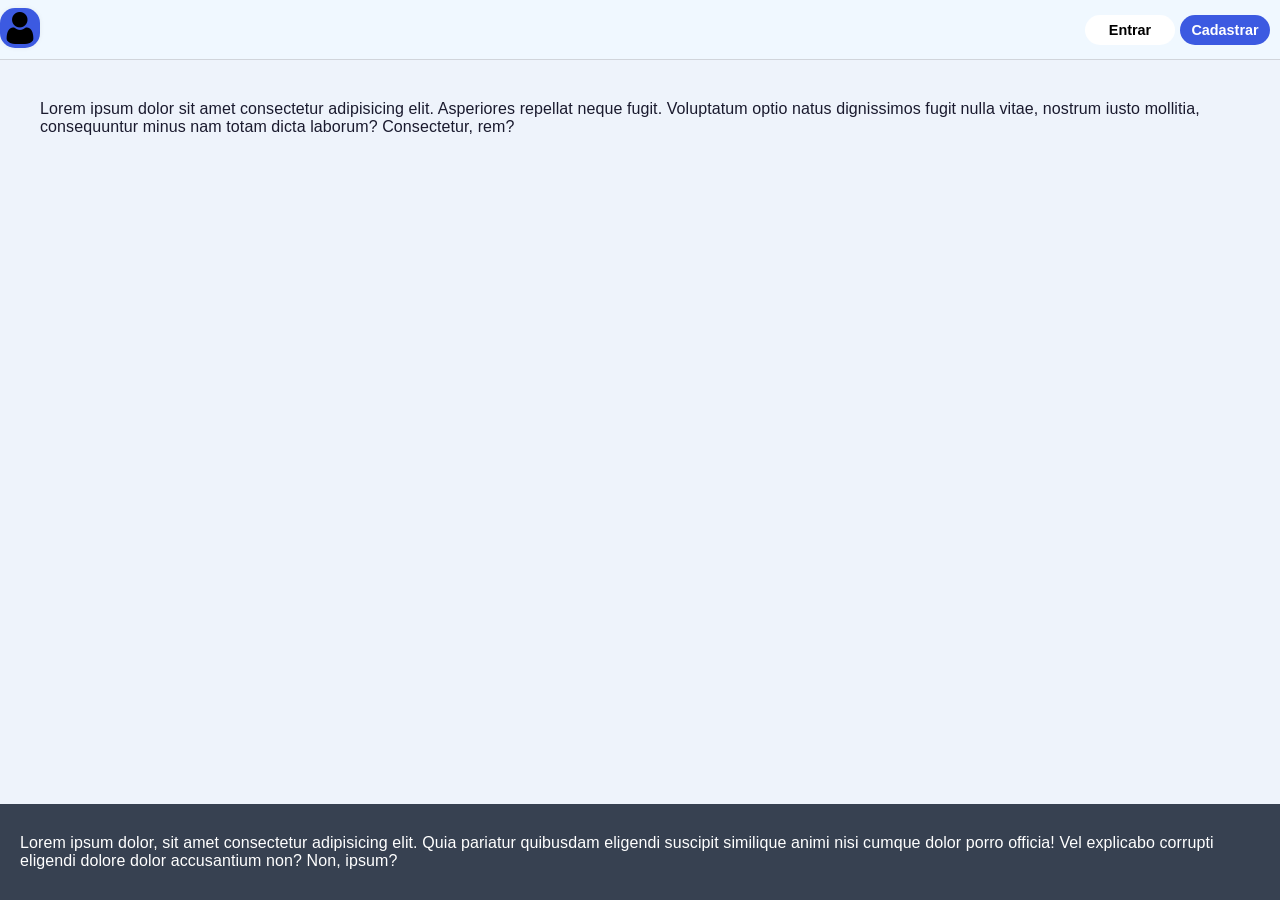
==== commit 08775839: "Otimização do design" ====
--- a/pages/index.html
+++ b/pages/index.html
@@ -1,189 +1,38 @@
 <!DOCTYPE html>
-<html lang="pt-BR">
+<html lang="pt-br">
 <head>
-  <meta charset="UTF-8" />
-  <meta name="viewport" content="width=device-width, initial-scale=1.0" />
-  <title>Aprender+ | Oficina</title>
-  <link rel="stylesheet" href="/assets/css/style.css" />
+    <meta charset="UTF-8">
+    <meta name="viewport" content="width=device-width, initial-scale=1.0">
+    <title>Página Inicial | OficinaAprender+</title>
+    <link rel="stylesheet" href="../assets/css/index.css" type="text/css">
 </head>
 <body>
 
-<div class="app">
-  <!-- ═══ SIDEBAR ═══ -->
-  <aside class="sidebar">
-    <div class="sidebar-logo">
-      <div class="logo-icon">A+</div>
-      <div>
-        <div class="logo-text">Oficina Aprender+</div>
-        <div class="logo-sub">Profissional</div>
-      </div>
+    <div class="nav-bar" role="navigation">
+        <div class="logo">
+            <img src="../assets/icons/user-icon.png" class="logo-img" alt="Logo">
+        </div>
+        <div class="nav-btns">
+            <button class="btn-cadastrar" id="btn-cadastrar">
+                <div class="spinner"></div>
+                <div class="btn-text">Cadastrar</div>
+            </button>
+            <button class="btn-entrar" id="btn-entrar">
+                <div class="spinner"></div>
+                <div class="btn-text">Entrar</div>
+            </button>
+        </div>
     </div>
-    <nav class="sidebar-nav" id="sidebar-nav">
-      <!-- rendered by JS -->
-    </nav>
-    <div class="sidebar-user">
-      <button class="user-btn">
-        <img src="https://images.unsplash.com/photo-1494790108377-be9c29b29330?w=100&h=100&fit=crop" class="avatar" alt="Perfil" onerror="this.style.display='none'; this.nextElementSibling.style.display='flex'" />
-        <div class="avatar-initials" style="display:none;">AS</div>
-        <div style="flex:1; text-align:left;">
-          <div style="font-size:13px; font-weight:500;">Dra. Ana Silva</div>
-          <div style="font-size:12px; color:var(--muted);">Psicopedagoga</div>
-        </div>
-        <svg xmlns="http://www.w3.org/2000/svg" width="16" height="16" fill="none" viewBox="0 0 24 24" stroke="currentColor" stroke-width="2" style="color:var(--muted)"><path d="M10.325 4.317c.426-1.756 2.924-1.756 3.35 0a1.724 1.724 0 002.573 1.066c1.543-.94 3.31.826 2.37 2.37a1.724 1.724 0 001.065 2.572c1.756.426 1.756 2.924 0 3.35a1.724 1.724 0 00-1.066 2.573c.94 1.543-.826 3.31-2.37 2.37a1.724 1.724 0 00-2.572 1.065c-.426 1.756-2.924 1.756-3.35 0a1.724 1.724 0 00-2.573-1.066c-1.543.94-3.31-.826-2.37-2.37a1.724 1.724 0 00-1.065-2.572c-1.756-.426-1.756-2.924 0-3.35a1.724 1.724 0 001.066-2.573c-.94-1.543.826-3.31 2.37-2.37.996.608 2.296.07 2.572-1.065z"/><circle cx="12" cy="12" r="3"/></svg>
-      </button>
+
+    <div role="main" class="main">
+        Lorem ipsum dolor sit amet consectetur adipisicing elit. Asperiores repellat neque fugit. Voluptatum optio natus dignissimos fugit nulla vitae, nostrum iusto mollitia, consequuntur minus nam totam dicta laborum? Consectetur, rem?
     </div>
-  </aside>
 
-  <!-- ═══ MAIN AREA ═══ -->
-  <div class="main-area" id="main-area">
-    <!-- rendered by JS -->
-  </div>
-</div>
+    <footer>
+        Lorem ipsum dolor, sit amet consectetur adipisicing elit. Quia pariatur quibusdam eligendi suscipit similique animi nisi cumque dolor porro officia! Vel explicabo corrupti eligendi dolore dolor accusantium non? Non, ipsum?
+    </footer>
 
-<!-- ═══ MODAL: META ═══ -->
-<div class="modal-overlay" id="modal-goal">
-  <div class="modal">
-    <div class="modal-head">
-      <h2 class="modal-title" id="modal-goal-ttl">Nova Meta</h2>
-      <button class="modal-close" onclick="closeModal('modal-goal')">✕</button>
-    </div>
-    <form onsubmit="saveGoal(event)">
-      <div class="form-group">
-        <label class="form-label">Título da Meta *</label>
-        <input class="form-control" type="text" id="g-title" placeholder="Ex: Melhorar leitura silábica" required />
-      </div>
-      <div class="form-group">
-        <label class="form-label">Descrição</label>
-        <textarea class="form-control" id="g-desc" placeholder="Descreva a meta e o que se espera alcançar..."></textarea>
-      </div>
-      <div class="form-row">
-        <div class="form-group">
-          <label class="form-label">Prazo</label>
-          <input class="form-control" type="date" id="g-deadline" />
-        </div>
-        <div class="form-group">
-          <label class="form-label">Status</label>
-          <select class="form-control" id="g-status">
-            <option value="pendente">⏳ Pendente</option>
-            <option value="em-andamento">🔄 Em andamento</option>
-            <option value="concluida">✅ Concluída</option>
-          </select>
-        </div>
-      </div>
-      <div class="form-group">
-        <label class="form-label">Progresso</label>
-        <div class="range-row">
-          <input type="range" min="0" max="100" step="5" id="g-progress" oninput="document.getElementById('g-prog-val').textContent=this.value+'%'" />
-          <span class="range-val" id="g-prog-val">0%</span>
-        </div>
-      </div>
-      <div class="modal-actions">
-        <button type="button" class="btn btn-ghost" onclick="closeModal('modal-goal')">Cancelar</button>
-        <button type="submit" class="btn btn-primary" id="g-save-btn">Salvar Meta</button>
-      </div>
-    </form>
-  </div>
-</div>
-
-<!-- SESSÃO -->
-<div class="modal-overlay" id="modal-session">
-  <div class="modal">
-    <div class="modal-head">
-      <h2 class="modal-title">Registrar Conteúdo de Sessão</h2>
-      <button class="modal-close" onclick="closeModal('modal-session')">✕</button>
-    </div>
-    <form onsubmit="saveSession(event)">
-      <div class="form-group">
-        <label class="form-label">Data da Sessão *</label>
-        <input class="form-control" type="date" id="s-date" required />
-      </div>
-      <div class="form-group">
-        <label class="form-label">Atividades Realizadas</label>
-        <textarea class="form-control" id="s-activities" placeholder="Descreva as atividades feitas durante a sessão..."></textarea>
-      </div>
-      <div class="form-group">
-        <label class="form-label">Observações do Psicopedagogo</label>
-        <textarea class="form-control" id="s-obs" placeholder="Evolução, dificuldades, comportamento, engajamento..."></textarea>
-      </div>
-      <div class="form-group">
-        <label class="form-label">Estratégias Utilizadas</label>
-        <input class="form-control" type="text" id="s-strategies" placeholder="Ex: método fônico, jogos cooperativos..." />
-      </div>
-      <div class="form-group">
-        <label class="form-label">Próximos Passos</label>
-        <textarea class="form-control" id="s-next" style="min-height:70px;" placeholder="O que será trabalhado na próxima sessão?"></textarea>
-      </div>
-      <div class="modal-actions">
-        <button type="button" class="btn btn-ghost" onclick="closeModal('modal-session')">Cancelar</button>
-        <button type="submit" class="btn btn-primary">💾 Salvar Sessão</button>
-      </div>
-    </form>
-  </div>
-</div>
-
-<!-- MODAL: ADICIONAR MATERIAL À SESSÃO -->
-<div class="modal-overlay" id="modal-material">
-  <div class="modal">
-    <div class="modal-head">
-      <h2 class="modal-title">Adicionar Material</h2>
-      <button class="modal-close" onclick="closeModal('modal-material')">✕</button>
-    </div>
-    <form onsubmit="saveMaterial(event)">
-      <input type="hidden" id="mat-student-id" />
-      <input type="hidden" id="mat-goal-id" />
-      <input type="hidden" id="mat-session-index" />
-      <div class="form-group">
-        <label class="form-label">Nome do material *</label>
-        <input class="form-control" id="mat-name" required />
-      </div>
-      <div class="form-group">
-        <label class="form-label">URL (link) *</label>
-        <input class="form-control" type="url" id="mat-url" required placeholder="https://..." />
-      </div>
-      <div class="form-group">
-        <label class="form-label">Descrição</label>
-        <textarea class="form-control" id="mat-desc" placeholder="Como foi usado?"></textarea>
-      </div>
-      <div class="modal-actions">
-        <button type="button" class="btn btn-ghost" onclick="closeModal('modal-material')">Cancelar</button>
-        <button type="submit" class="btn btn-primary">Salvar Material</button>
-      </div>
-    </form>
-  </div>
-</div>
-<!-- MODAL: ADICIONAR MATERIAL À SESSÃO -->
-<div class="modal-overlay" id="modal-material">
-  <div class="modal">
-    <div class="modal-head">
-      <h2 class="modal-title">Adicionar Material</h2>
-      <button class="modal-close" onclick="closeModal('modal-material')">✕</button>
-    </div>
-    <forx onsubmit="saveMaterial(event)">
-      <input type="hidden" id="mat-student-id" />
-      <input type="hidden" id="mat-goal-id" />
-      <input type="hidden" id="mat-session-index" />
-      <div class="form-group">
-        <label class="form-label">Nome do material *</label>
-        <input class="form-control" id="mat-name" required />
-      </div>
-      <div class="form-group">
-        <label class="form-label">URL (link) *</label>
-        <input class="form-control" type="url" id="mat-url" required placeholder="https://..." />
-      </div>
-      <div class="form-group">
-        <label class="form-label">Descrição</label>
-        <textarea class="form-control" id="mat-desc" placeholder="Como foi usado?"></textarea>
-      </div>
-      <div class="modal-actions">
-        <button type="button" class="btn btn-ghost" onclick="closeModal('modal-material')">Cancelar</button>
-        <button type="submit" class="btn btn-primary">Salvar Material</button>
-      </div>
-    </form>
-  </div>
-</div>
-
-<div class="toast" id="toast"></div>
-
-<script src="/assets/js/script.js"></script>
+    <script src="../assets/js/utils.js"></script>
+    <script src="../assets/js/index.js"></script>
 </body>
 </html>
--- a/assets/css/index.css
+++ b/assets/css/index.css
@@ -0,0 +1,81 @@
+@import url('../css/global.css');
+
+body {
+  display: flex;
+  flex-direction: column;
+  height: 100vh;
+}
+
+/* --- Barra de navegação ------------------------------------ */
+.nav-bar {
+  position: fixed;
+  top: 0;
+  width: 100%;
+  max-height: 60px;
+  height: 100%;
+  display: flex;
+  flex-direction: row;
+  align-items: center;
+  background-color: var(--cor-fundo-navbar);
+  border-bottom: 1px solid var(--cor-borda);
+  z-index: 100;
+}
+
+.nav-btns {
+  margin-left: auto;
+  margin-right: 5px;
+  display: flex;
+  flex-direction: row-reverse;
+  padding: 5px;
+  gap: 5px;
+}
+
+.nav-btns button {
+  padding: 5px;
+  border-radius: var(--raio-botao);
+  font-weight: bold;
+  font-size: 0.9rem;
+  width: 90px;
+  height: 30px;
+  cursor: pointer;
+  transition: letter-spacing var(--transicao-media),
+              box-shadow var(--transicao-media),
+              width var(--transicao-media);
+  display: flex;
+  align-items: center;
+  justify-content: center;
+}
+
+.nav-btns button:hover {
+  letter-spacing: 0.5px;
+  text-decoration: underline;
+  box-shadow: 1px 1px 4px -1px var(--cor-sombra);
+  width: 95px;
+}
+
+.btn-entrar {
+  border: none;
+  background-color: var(--cor-branco);
+}
+
+.btn-cadastrar {
+  border: none;
+  background-color: var(--cor-primaria);
+  color: var(--cor-branco);
+}
+
+/* --- Conteúdo principal ------------------------------------ */
+.main {
+  display: block;
+  margin-top: 100px;
+  margin-left: 40px;
+  margin-right: 40px;
+}
+
+/* --- Rodapé ------------------------------------------------ */
+footer {
+  margin-top: auto;
+  background-color: var(--cor-footer);
+  color: var(--cor-branco);
+  padding: 30px 20px;
+}
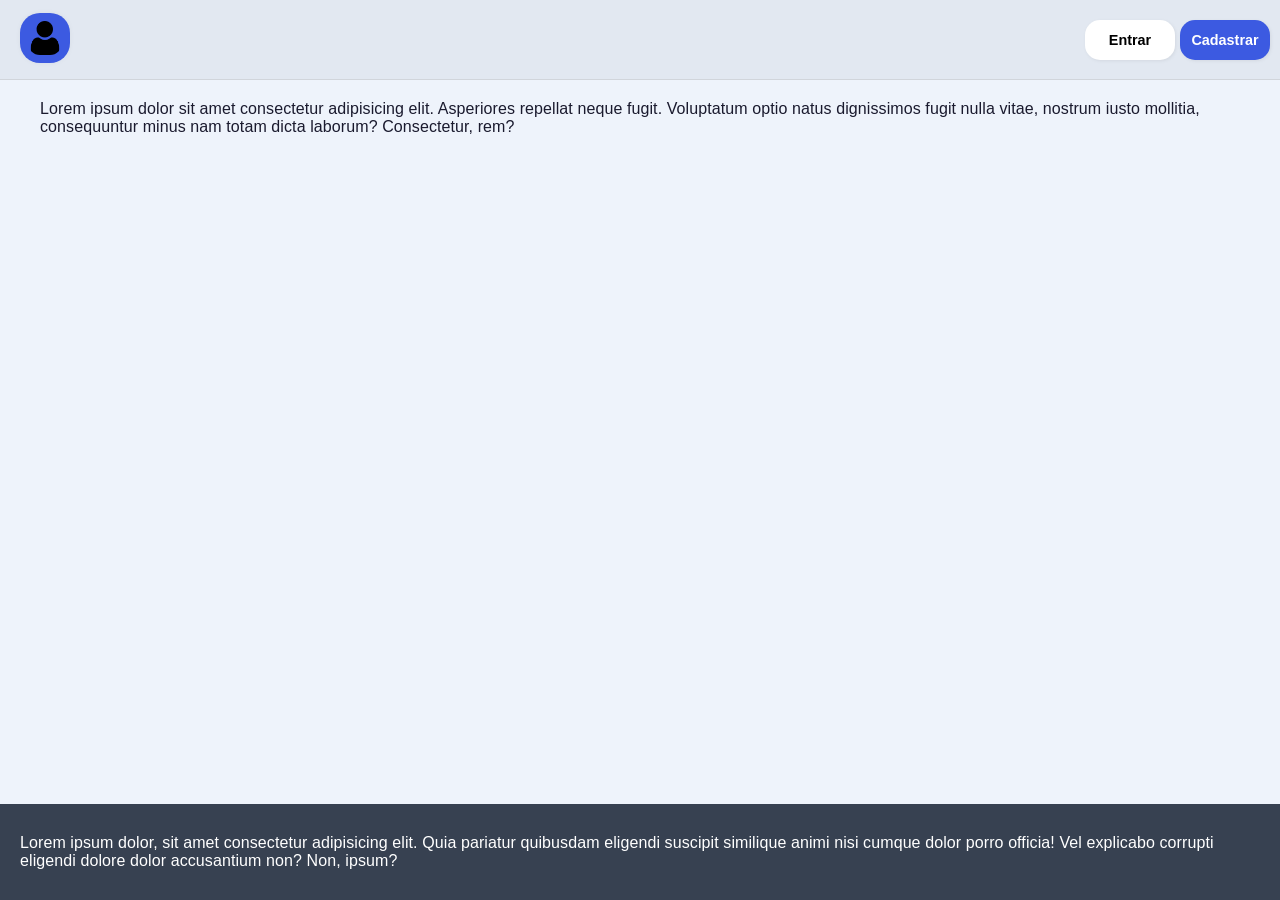
==== commit 937c37f1: "Finalizado login e cadastro" ====
--- a/pages/index.html
+++ b/pages/index.html
@@ -14,11 +14,9 @@
         </div>
         <div class="nav-btns">
             <button class="btn-cadastrar" id="btn-cadastrar">
-                <div class="spinner"></div>
                 <div class="btn-text">Cadastrar</div>
             </button>
             <button class="btn-entrar" id="btn-entrar">
-                <div class="spinner"></div>
                 <div class="btn-text">Entrar</div>
             </button>
         </div>
--- a/assets/css/index.css
+++ b/assets/css/index.css
@@ -11,7 +11,7 @@
   position: fixed;
   top: 0;
   width: 100%;
-  max-height: 60px;
+  max-height: 80px;
   height: 100%;
   display: flex;
   flex-direction: row;
@@ -19,6 +19,10 @@
   background-color: var(--cor-fundo-navbar);
   border-bottom: 1px solid var(--cor-borda);
   z-index: 100;
+}
+
+.logo {
+  margin-left: 20px;
 }
 
 .nav-btns {
@@ -36,7 +40,7 @@
   font-weight: bold;
   font-size: 0.9rem;
   width: 90px;
-  height: 30px;
+  height: 40px;
   cursor: pointer;
   transition: letter-spacing var(--transicao-media),
               box-shadow var(--transicao-media),
@@ -44,12 +48,13 @@
   display: flex;
   align-items: center;
   justify-content: center;
+  box-shadow: 1px 1px 4px -1px var(--cor-sombra);
 }
 
 .nav-btns button:hover {
   letter-spacing: 0.5px;
   text-decoration: underline;
-  box-shadow: 1px 1px 4px -1px var(--cor-sombra);
+  box-shadow: 1px 1px 5px -1px var(--cor-sombra);
   width: 95px;
 }
 
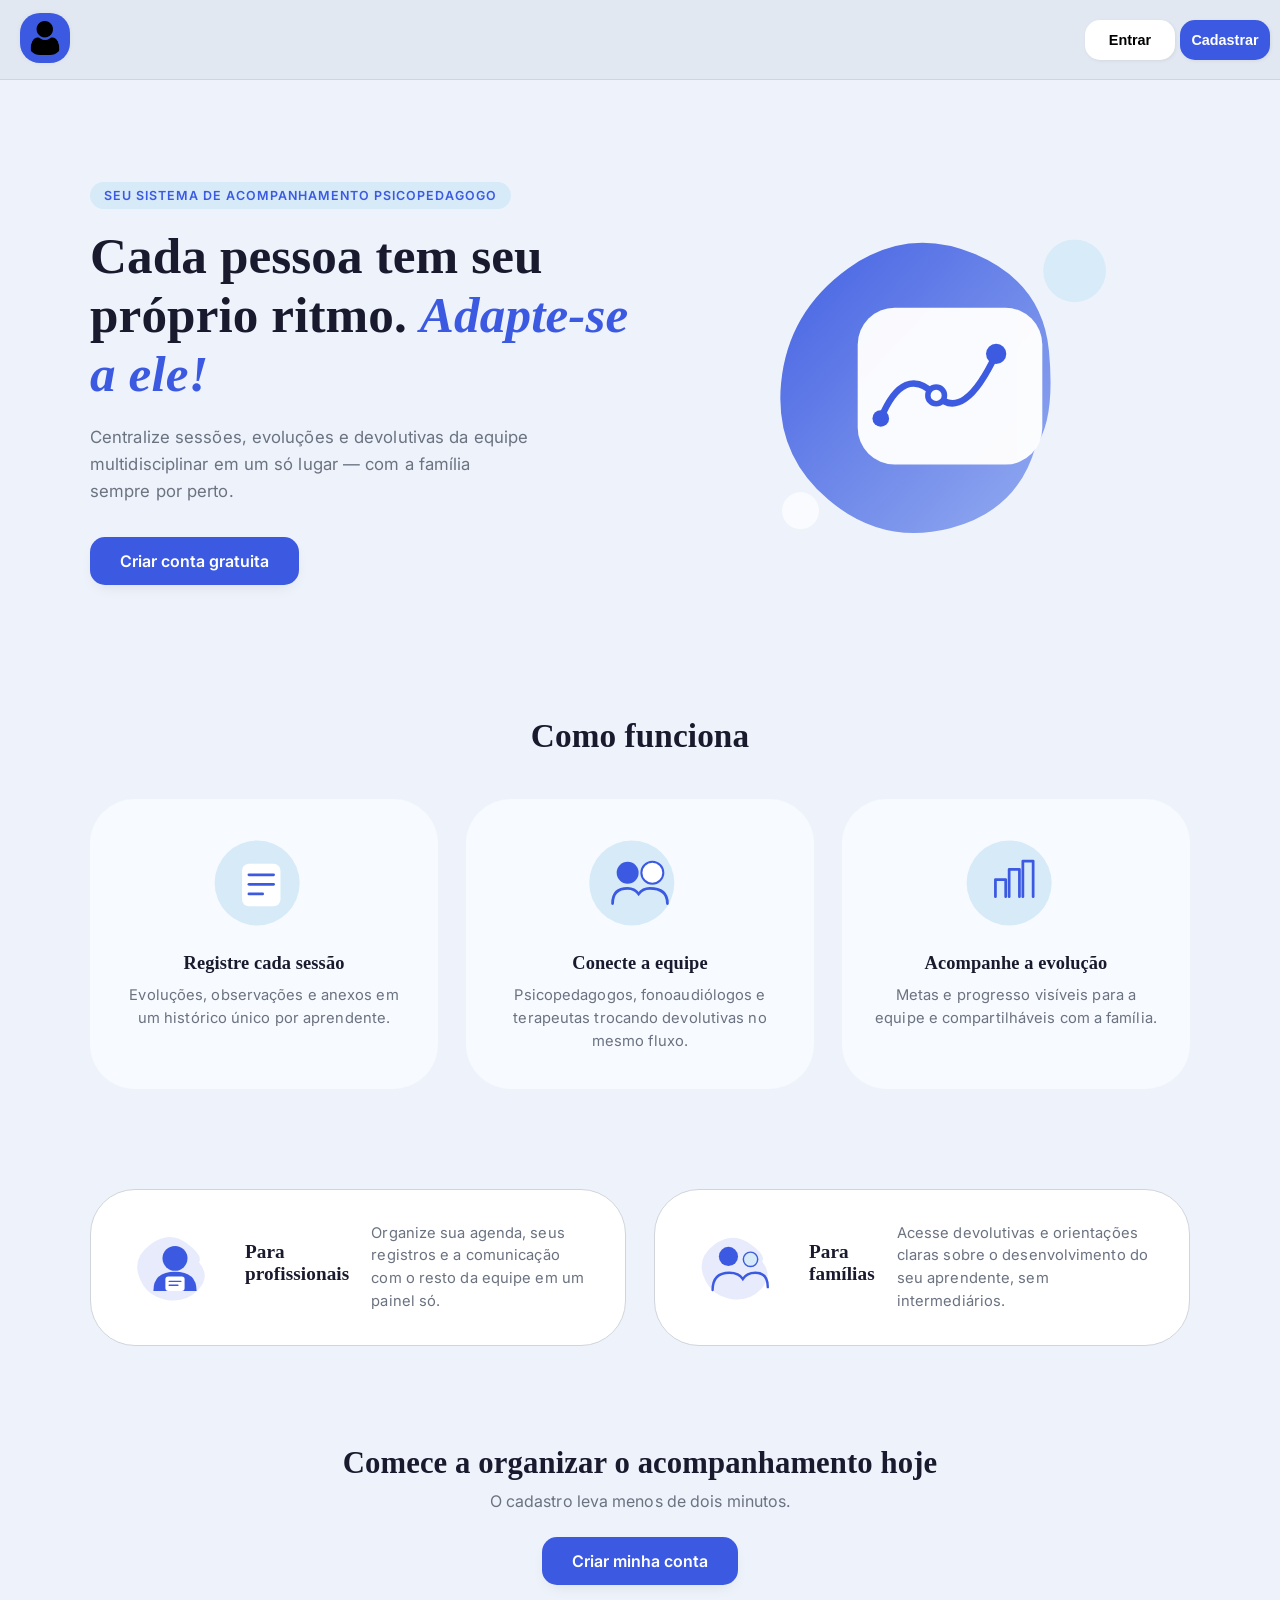
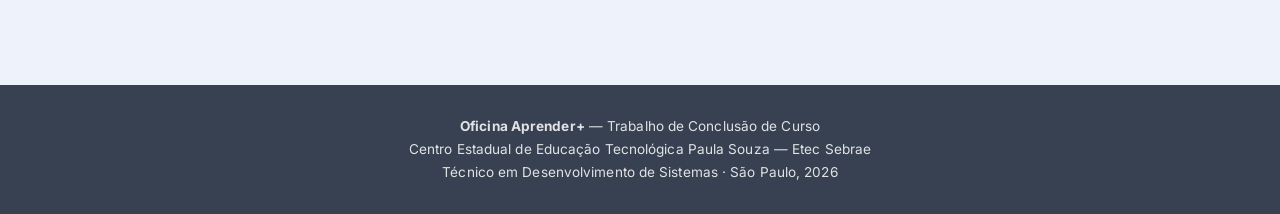
==== commit a6cbeec8: "Landing page com IA" ====
--- a/pages/index.html
+++ b/pages/index.html
@@ -23,13 +23,128 @@
     </div>
 
     <div role="main" class="main">
-        Lorem ipsum dolor sit amet consectetur adipisicing elit. Asperiores repellat neque fugit. Voluptatum optio natus dignissimos fugit nulla vitae, nostrum iusto mollitia, consequuntur minus nam totam dicta laborum? Consectetur, rem?
+ 
+        <!-- Hero -->
+        <section class="hero">
+            <div class="hero-text reveal">
+                <span class="eyebrow">seu sistema de acompanhamento psicopedagogo</span>
+                <h1>Cada pessoa tem seu próprio ritmo. <span class="hero-highlight">Adapte-se a ele!</span></h1>
+                <p>Centralize sessões, evoluções e devolutivas da equipe multidisciplinar em um só lugar — com a família sempre por perto.</p>
+                <button class="btn-cta" id="btn-cta-hero">Criar conta gratuita</button>
+            </div>
+            <div class="hero-art reveal" aria-hidden="true">
+                <svg viewBox="0 0 520 480" xmlns="http://www.w3.org/2000/svg">
+                    <defs>
+                        <linearGradient id="blobGrad1" x1="0%" y1="0%" x2="100%" y2="100%">
+                            <stop offset="0%" stop-color="var(--cor-primaria)"/>
+                            <stop offset="100%" stop-color="var(--cor-azul-claro)"/>
+                        </linearGradient>
+                    </defs>
+                    <path fill="url(#blobGrad1)" opacity="0.95">
+                        <animate attributeName="d" dur="14s" repeatCount="indefinite"
+                            values="
+                            M353,313Q330,386,255,401Q180,416,124,361Q68,306,80,229Q92,152,160,108Q228,64,300,103Q372,142,373,221Q374,300,353,313Z;
+                            M352,300Q345,360,278,392Q211,424,143,392Q75,360,67,283Q59,206,113,150Q167,94,244,98Q321,102,348,160Q375,218,352,300Z;
+                            M353,313Q330,386,255,401Q180,416,124,361Q68,306,80,229Q92,152,160,108Q228,64,300,103Q372,142,373,221Q374,300,353,313Z
+                            "/>
+                    </path>
+                    <circle cx="395" cy="120" r="34" fill="var(--cor-card)" opacity="0.9"/>
+                    <circle cx="98" cy="380" r="20" fill="var(--cor-branco)" opacity="0.7"/>
+                    <g transform="translate(150,150)" opacity="0.97">
+                        <rect x="10" y="10" width="200" height="170" rx="40" fill="var(--cor-branco)"/>
+                        <path d="M35 130 Q60 70 95 105 Q125 135 160 60" fill="none"
+                              stroke="var(--cor-primaria)" stroke-width="7" stroke-linecap="round" stroke-linejoin="round"/>
+                        <circle cx="35" cy="130" r="9" fill="var(--cor-primaria)"/>
+                        <circle cx="95" cy="105" r="9" fill="var(--cor-branco)" stroke="var(--cor-primaria)" stroke-width="6"/>
+                        <circle cx="160" cy="60" r="11" fill="var(--cor-primaria)"/>
+                    </g>
+                </svg>
+            </div>
+        </section>
+ 
+        <!-- Como funciona -->
+        <section class="how-section">
+            <h2 class="reveal">Como funciona</h2>
+            <div class="how-grid">
+                <article class="how-card reveal">
+                    <svg class="how-art" viewBox="0 0 160 140" aria-hidden="true">
+                        <circle cx="70" cy="70" r="62" fill="var(--cor-card)"/>
+                        <rect x="48" y="42" width="56" height="62" rx="10" fill="var(--cor-branco)"/>
+                        <line x1="58" y1="58" x2="94" y2="58" stroke="var(--cor-primaria)" stroke-width="4" stroke-linecap="round"/>
+                        <line x1="58" y1="72" x2="94" y2="72" stroke="var(--cor-primaria)" stroke-width="4" stroke-linecap="round"/>
+                        <line x1="58" y1="86" x2="78" y2="86" stroke="var(--cor-primaria)" stroke-width="4" stroke-linecap="round"/>
+                    </svg>
+                    <h3>Registre cada sessão</h3>
+                    <p>Evoluções, observações e anexos em um histórico único por aprendente.</p>
+                </article>
+                <article class="how-card reveal">
+                    <svg class="how-art" viewBox="0 0 160 140" aria-hidden="true">
+                        <circle cx="68" cy="70" r="62" fill="var(--cor-card)"/>
+                        <circle cx="62" cy="55" r="16" fill="var(--cor-primaria)"/>
+                        <circle cx="98" cy="55" r="16" fill="var(--cor-branco)" stroke="var(--cor-primaria)" stroke-width="3"/>
+                        <path d="M40 100 Q40 78 62 78 Q72 78 78 86 Q84 78 94 78 Q120 78 120 100"
+                              fill="none" stroke="var(--cor-primaria)" stroke-width="4" stroke-linecap="round"/>
+                    </svg>
+                    <h3>Conecte a equipe</h3>
+                    <p>Psicopedagogos, fonoaudiólogos e terapeutas trocando devolutivas no mesmo fluxo.</p>
+                </article>
+                <article class="how-card reveal">
+                    <svg class="how-art" viewBox="0 0 160 140" aria-hidden="true">
+                        <circle cx="70" cy="70" r="62" fill="var(--cor-card)"/>
+                        <path d="M50 90 L50 65 L65 65 L65 90" fill="none" stroke="var(--cor-primaria)" stroke-width="4" stroke-linecap="round" stroke-linejoin="round"/>
+                        <path d="M70 90 L70 50 L85 50 L85 90" fill="none" stroke="var(--cor-primaria)" stroke-width="4" stroke-linecap="round" stroke-linejoin="round"/>
+                        <path d="M90 90 L90 38 L105 38 L105 90" fill="none" stroke="var(--cor-primaria)" stroke-width="4" stroke-linecap="round" stroke-linejoin="round"/>
+                    </svg>
+                    <h3>Acompanhe a evolução</h3>
+                    <p>Metas e progresso visíveis para a equipe e compartilháveis com a família.</p>
+                </article>
+            </div>
+        </section>
+ 
+        <!-- Para quem é -->
+        <section class="who-section">
+            <div class="who-card who-prof reveal">
+                <svg class="who-art" viewBox="0 0 200 160" aria-hidden="true">
+                    <path fill="var(--cor-primaria)" opacity="0.12" d="M150,70Q175,100,148,128Q121,156,80,148Q39,140,25,100Q11,60,50,32Q89,4,124,30Q159,56,150,70Z"/>
+                    <circle cx="100" cy="62" r="26" fill="var(--cor-primaria)"/>
+                    <path d="M55 130 Q55 90 100 90 Q145 90 145 130" fill="var(--cor-primaria)"/>
+                    <rect x="80" y="100" width="40" height="30" rx="6" fill="var(--cor-branco)"/>
+                    <line x1="88" y1="110" x2="112" y2="110" stroke="var(--cor-primaria)" stroke-width="3" stroke-linecap="round"/>
+                    <line x1="88" y1="118" x2="106" y2="118" stroke="var(--cor-primaria)" stroke-width="3" stroke-linecap="round"/>
+                </svg>
+                <h3>Para profissionais</h3>
+                <p>Organize sua agenda, seus registros e a comunicação com o resto da equipe em um painel só.</p>
+            </div>
+            <div class="who-card who-fam reveal">
+                <svg class="who-art" viewBox="0 0 200 160" aria-hidden="true">
+                    <path fill="var(--cor-primaria)" opacity="0.12" d="M148,68Q172,98,146,126Q120,154,80,146Q40,138,26,99Q12,60,49,33Q86,6,122,31Q158,56,148,68Z"/>
+                    <circle cx="78" cy="58" r="20" fill="var(--cor-primaria)"/>
+                    <circle cx="124" cy="64" r="15" fill="var(--cor-card)" stroke="var(--cor-primaria)" stroke-width="3"/>
+                    <path d="M45 128 Q45 92 80 92 Q100 92 108 105 Q116 92 134 92 Q160 92 160 122"
+                          fill="none" stroke="var(--cor-primaria)" stroke-width="5" stroke-linecap="round"/>
+                </svg>
+                <h3>Para famílias</h3>
+                <p>Acesse devolutivas e orientações claras sobre o desenvolvimento do seu aprendente, sem intermediários.</p>
+            </div>
+        </section>
+ 
+        <!-- CTA final -->
+        <section class="cta-section reveal">
+            <h2>Comece a organizar o acompanhamento hoje</h2>
+            <p>O cadastro leva menos de dois minutos.</p>
+            <button class="btn-cta" id="btn-cta-final">Criar minha conta</button>
+        </section>
+ 
     </div>
-
+ 
     <footer>
-        Lorem ipsum dolor, sit amet consectetur adipisicing elit. Quia pariatur quibusdam eligendi suscipit similique animi nisi cumque dolor porro officia! Vel explicabo corrupti eligendi dolore dolor accusantium non? Non, ipsum?
+        <div class="footer-content">
+            <p><strong>Oficina Aprender+</strong> — Trabalho de Conclusão de Curso</p>
+            <p>Centro Estadual de Educação Tecnológica Paula Souza — Etec Sebrae</p>
+            <p>Técnico em Desenvolvimento de Sistemas · São Paulo, 2026</p>
+        </div>
     </footer>
-
+ 
     <script src="../assets/js/utils.js"></script>
     <script src="../assets/js/index.js"></script>
 </body>
--- a/assets/css/index.css
+++ b/assets/css/index.css
@@ -1,11 +1,21 @@
 @import url('../css/global.css');
+@import url('https://fonts.googleapis.com/css2?family=Fraunces:opsz,wght@9..144,400;9..144,600;9..144,700&family=Inter:wght@400;500;600&display=swap');
+
+/* --- Tokens locais da landing page -------------------------- */
+:root {
+  --cor-azul-claro:   #8fa8f0;
+  --cor-azul-fundo-2: #f7faff;
+  --fonte-display:  serif;
+  --fonte-corpo:   'Inter', sans-serif;
+}
 
 body {
   display: flex;
   flex-direction: column;
-  height: 100vh;
-}
-
+  min-height: 100vh;
+  font-family: var(--fonte-corpo);
+}
+ 
 /* --- Barra de navegação ------------------------------------ */
 .nav-bar {
   position: fixed;
@@ -72,11 +82,228 @@
 /* --- Conteúdo principal ------------------------------------ */
 .main {
   display: block;
-  margin-top: 100px;
-  margin-left: 40px;
-  margin-right: 40px;
-}
-
+  margin-top: 80px;
+}
+ 
+/* --- Reveal (fade sutil ao rolar) --------------------------- */
+.reveal {
+  opacity: 0;
+  transform: translateY(14px);
+  transition: opacity 0.7s ease, transform 0.7s ease;
+}
+ 
+.reveal.is-visible {
+  opacity: 1;
+  transform: translateY(0);
+}
+ 
+@media (prefers-reduced-motion: reduce) {
+  .reveal {
+    opacity: 1;
+    transform: none;
+    transition: none;
+  }
+}
+ 
+/* --- Hero ----------------------------------------------------- */
+.hero {
+  display: flex;
+  align-items: center;
+  justify-content: space-between;
+  gap: 40px;
+  max-width: 1180px;
+  margin: 0 auto;
+  padding: 80px 40px 60px;
+}
+ 
+.hero-text {
+  flex: 1 1 460px;
+  max-width: 540px;
+}
+ 
+.eyebrow {
+  display: inline-block;
+  font-family: var(--fonte-corpo);
+  font-weight: 600;
+  font-size: 0.78rem;
+  letter-spacing: 0.08em;
+  text-transform: uppercase;
+  color: var(--cor-primaria);
+  background-color: var(--cor-card);
+  padding: 6px 14px;
+  border-radius: var(--raio-botao);
+  margin-bottom: 18px;
+}
+ 
+.hero-text h1 {
+  font-family: var(--fonte-display);
+  font-weight: 600;
+  font-size: clamp(2.1rem, 4vw, 3.2rem);
+  line-height: 1.15;
+  color: var(--cor-texto);
+  margin-bottom: 20px;
+}
+ 
+.hero-highlight {
+  color: var(--cor-primaria);
+  font-style: italic;
+}
+ 
+.hero-text p {
+  font-size: 1.05rem;
+  line-height: 1.6;
+  color: var(--cor-texto-suave);
+  margin-bottom: 32px;
+  max-width: 440px;
+}
+ 
+.hero-art {
+  flex: 1 1 420px;
+  max-width: 480px;
+}
+ 
+.hero-art svg {
+  width: 100%;
+  height: auto;
+}
+ 
+.btn-cta {
+  border: none;
+  background-color: var(--cor-primaria);
+  color: var(--cor-branco);
+  font-family: var(--fonte-corpo);
+  font-weight: 600;
+  font-size: 1rem;
+  padding: 14px 30px;
+  border-radius: var(--raio-botao);
+  cursor: pointer;
+  box-shadow: 0 6px 16px -6px var(--cor-sombra);
+  transition: background-color var(--transicao-rapida),
+              transform var(--transicao-rapida);
+}
+ 
+.btn-cta:hover {
+  background-color: var(--cor-primaria-hover);
+  transform: translateY(-2px);
+}
+ 
+/* --- Como funciona ------------------------------------------- */
+.how-section {
+  max-width: 1180px;
+  margin: 0 auto;
+  padding: 50px 40px 70px;
+}
+ 
+.how-section h2 {
+  font-family: var(--fonte-display);
+  font-weight: 600;
+  font-size: clamp(1.6rem, 2.6vw, 2.1rem);
+  text-align: center;
+  margin-bottom: 44px;
+  color: var(--cor-texto);
+}
+ 
+.how-grid {
+  display: grid;
+  grid-template-columns: repeat(3, 1fr);
+  gap: 28px;
+}
+ 
+.how-card {
+  background-color: var(--cor-azul-fundo-2);
+  border-radius: var(--raio-card);
+  padding: 36px 28px;
+  text-align: center;
+  transition: transform var(--transicao-media);
+}
+ 
+.how-card:hover {
+  transform: translateY(-6px);
+}
+ 
+.how-art {
+  width: 110px;
+  height: 96px;
+  margin: 0 auto 18px;
+}
+ 
+.how-card h3 {
+  font-family: var(--fonte-display);
+  font-weight: 600;
+  font-size: 1.15rem;
+  margin-bottom: 10px;
+  color: var(--cor-texto);
+}
+ 
+.how-card p {
+  font-size: 0.92rem;
+  line-height: 1.55;
+  color: var(--cor-texto-suave);
+}
+ 
+/* --- Para quem é ----------------------------------------------- */
+.who-section {
+  max-width: 1180px;
+  margin: 0 auto;
+  padding: 30px 40px 80px;
+  display: grid;
+  grid-template-columns: 1fr 1fr;
+  gap: 28px;
+  align-items: stretch;
+}
+ 
+.who-card {
+  background-color: var(--cor-branco);
+  border: 1px solid var(--cor-borda);
+  border-radius: var(--raio-card);
+  padding: 32px 36px;
+  display: flex;
+  flex-direction: row;
+  align-items: center;
+  gap: 22px;
+}
+ 
+.who-art {
+  width: 96px;
+  height: 80px;
+  flex-shrink: 0;
+}
+ 
+.who-card h3 {
+  font-family: var(--fonte-display);
+  font-weight: 600;
+  font-size: 1.2rem;
+  margin-bottom: 8px;
+  color: var(--cor-texto);
+}
+ 
+.who-card p {
+  font-size: 0.92rem;
+  line-height: 1.55;
+  color: var(--cor-texto-suave);
+}
+ 
+/* --- CTA final --------------------------------------------------- */
+.cta-section {
+  max-width: 720px;
+  margin: 0 auto;
+  padding: 20px 40px 100px;
+  text-align: center;
+}
+ 
+.cta-section h2 {
+  font-family: var(--fonte-display);
+  font-weight: 600;
+  font-size: clamp(1.5rem, 2.4vw, 2rem);
+  color: var(--cor-texto);
+  margin-bottom: 10px;
+}
+ 
+.cta-section p {
+  color: var(--cor-texto-suave);
+  margin-bottom: 26px;
+}
+ 
 /* --- Rodapé ------------------------------------------------ */
 footer {
   margin-top: auto;
@@ -84,3 +311,19 @@
   color: var(--cor-branco);
   padding: 30px 20px;
 }
+ 
+.footer-content {
+  max-width: 1180px;
+  margin: 0 auto;
+  text-align: center;
+}
+ 
+.footer-content p {
+  font-size: 0.85rem;
+  line-height: 1.7;
+  opacity: 0.85;
+}
+ 
+.footer-content p strong {
+  opacity: 1;
+}
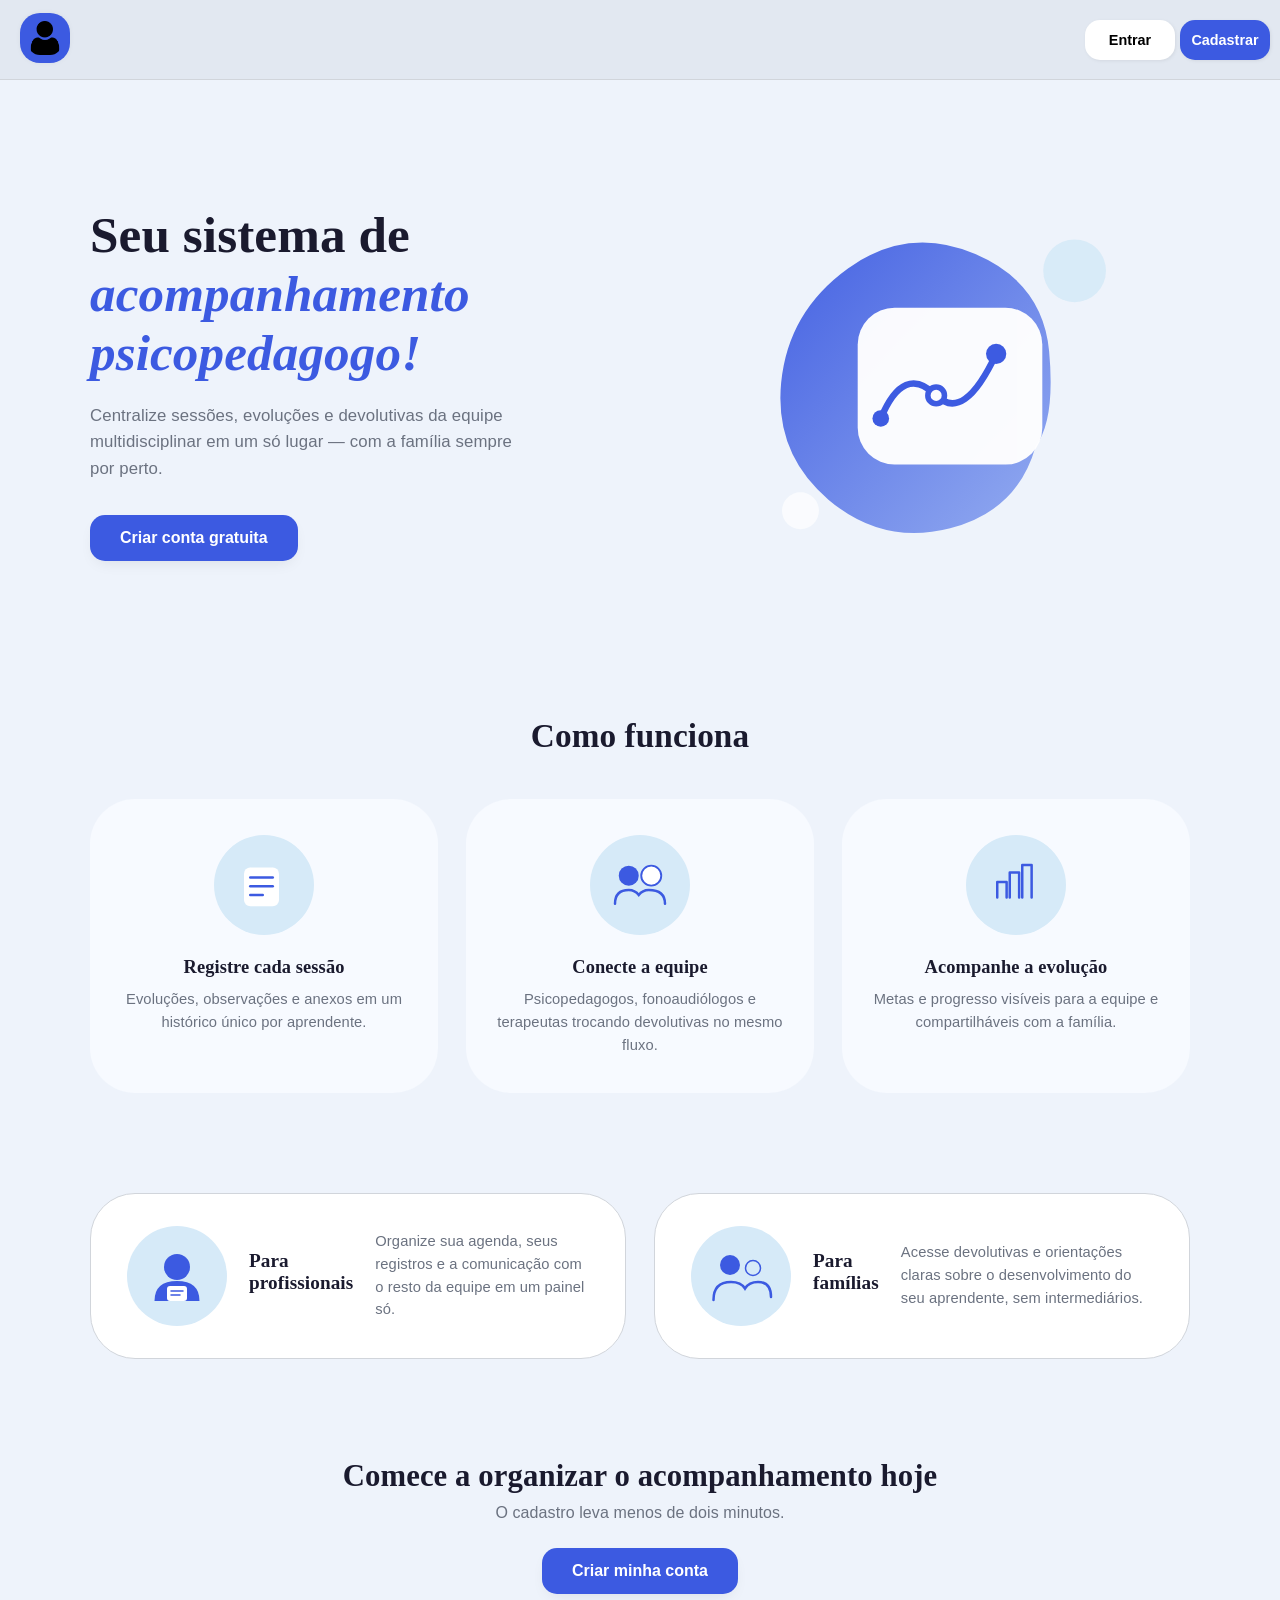
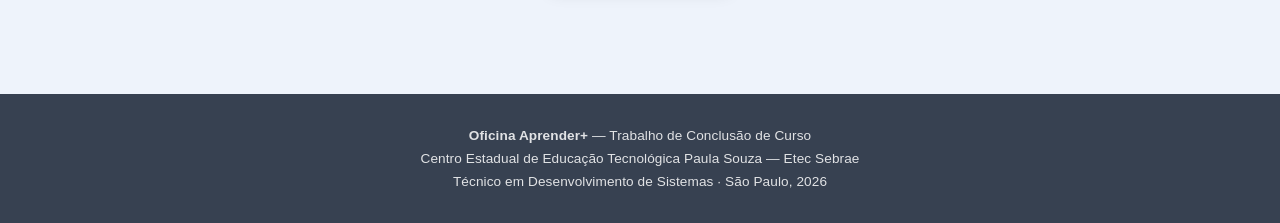
==== commit 8e5df9d6: "Correção do fundo da landing page" ====
--- a/pages/index.html
+++ b/pages/index.html
@@ -27,8 +27,7 @@
         <!-- Hero -->
         <section class="hero">
             <div class="hero-text reveal">
-                <span class="eyebrow">seu sistema de acompanhamento psicopedagogo</span>
-                <h1>Cada pessoa tem seu próprio ritmo. <span class="hero-highlight">Adapte-se a ele!</span></h1>
+                <h1>Seu sistema de <span class="hero-highlight">acompanhamento psicopedagogo!</span></h1>
                 <p>Centralize sessões, evoluções e devolutivas da equipe multidisciplinar em um só lugar — com a família sempre por perto.</p>
                 <button class="btn-cta" id="btn-cta-hero">Criar conta gratuita</button>
             </div>
@@ -68,7 +67,6 @@
             <div class="how-grid">
                 <article class="how-card reveal">
                     <svg class="how-art" viewBox="0 0 160 140" aria-hidden="true">
-                        <circle cx="70" cy="70" r="62" fill="var(--cor-card)"/>
                         <rect x="48" y="42" width="56" height="62" rx="10" fill="var(--cor-branco)"/>
                         <line x1="58" y1="58" x2="94" y2="58" stroke="var(--cor-primaria)" stroke-width="4" stroke-linecap="round"/>
                         <line x1="58" y1="72" x2="94" y2="72" stroke="var(--cor-primaria)" stroke-width="4" stroke-linecap="round"/>
@@ -79,7 +77,6 @@
                 </article>
                 <article class="how-card reveal">
                     <svg class="how-art" viewBox="0 0 160 140" aria-hidden="true">
-                        <circle cx="68" cy="70" r="62" fill="var(--cor-card)"/>
                         <circle cx="62" cy="55" r="16" fill="var(--cor-primaria)"/>
                         <circle cx="98" cy="55" r="16" fill="var(--cor-branco)" stroke="var(--cor-primaria)" stroke-width="3"/>
                         <path d="M40 100 Q40 78 62 78 Q72 78 78 86 Q84 78 94 78 Q120 78 120 100"
@@ -90,7 +87,6 @@
                 </article>
                 <article class="how-card reveal">
                     <svg class="how-art" viewBox="0 0 160 140" aria-hidden="true">
-                        <circle cx="70" cy="70" r="62" fill="var(--cor-card)"/>
                         <path d="M50 90 L50 65 L65 65 L65 90" fill="none" stroke="var(--cor-primaria)" stroke-width="4" stroke-linecap="round" stroke-linejoin="round"/>
                         <path d="M70 90 L70 50 L85 50 L85 90" fill="none" stroke="var(--cor-primaria)" stroke-width="4" stroke-linecap="round" stroke-linejoin="round"/>
                         <path d="M90 90 L90 38 L105 38 L105 90" fill="none" stroke="var(--cor-primaria)" stroke-width="4" stroke-linecap="round" stroke-linejoin="round"/>
@@ -105,7 +101,6 @@
         <section class="who-section">
             <div class="who-card who-prof reveal">
                 <svg class="who-art" viewBox="0 0 200 160" aria-hidden="true">
-                    <path fill="var(--cor-primaria)" opacity="0.12" d="M150,70Q175,100,148,128Q121,156,80,148Q39,140,25,100Q11,60,50,32Q89,4,124,30Q159,56,150,70Z"/>
                     <circle cx="100" cy="62" r="26" fill="var(--cor-primaria)"/>
                     <path d="M55 130 Q55 90 100 90 Q145 90 145 130" fill="var(--cor-primaria)"/>
                     <rect x="80" y="100" width="40" height="30" rx="6" fill="var(--cor-branco)"/>
@@ -117,7 +112,6 @@
             </div>
             <div class="who-card who-fam reveal">
                 <svg class="who-art" viewBox="0 0 200 160" aria-hidden="true">
-                    <path fill="var(--cor-primaria)" opacity="0.12" d="M148,68Q172,98,146,126Q120,154,80,146Q40,138,26,99Q12,60,49,33Q86,6,122,31Q158,56,148,68Z"/>
                     <circle cx="78" cy="58" r="20" fill="var(--cor-primaria)"/>
                     <circle cx="124" cy="64" r="15" fill="var(--cor-card)" stroke="var(--cor-primaria)" stroke-width="3"/>
                     <path d="M45 128 Q45 92 80 92 Q100 92 108 105 Q116 92 134 92 Q160 92 160 122"
--- a/assets/css/index.css
+++ b/assets/css/index.css
@@ -1,5 +1,4 @@
 @import url('../css/global.css');
-@import url('https://fonts.googleapis.com/css2?family=Fraunces:opsz,wght@9..144,400;9..144,600;9..144,700&family=Inter:wght@400;500;600&display=swap');
 
 /* --- Tokens locais da landing page -------------------------- */
 :root {
@@ -121,20 +120,6 @@
   max-width: 540px;
 }
  
-.eyebrow {
-  display: inline-block;
-  font-family: var(--fonte-corpo);
-  font-weight: 600;
-  font-size: 0.78rem;
-  letter-spacing: 0.08em;
-  text-transform: uppercase;
-  color: var(--cor-primaria);
-  background-color: var(--cor-card);
-  padding: 6px 14px;
-  border-radius: var(--raio-botao);
-  margin-bottom: 18px;
-}
- 
 .hero-text h1 {
   font-family: var(--fonte-display);
   font-weight: 600;
@@ -234,6 +219,13 @@
   margin-bottom: 10px;
   color: var(--cor-texto);
 }
+
+.how-card svg, .who-card svg {
+  background-color: var(--cor-card); 
+  border-radius: 100%;
+  width: 100px;
+  height: 100px;
+}
  
 .how-card p {
   font-size: 0.92rem;
